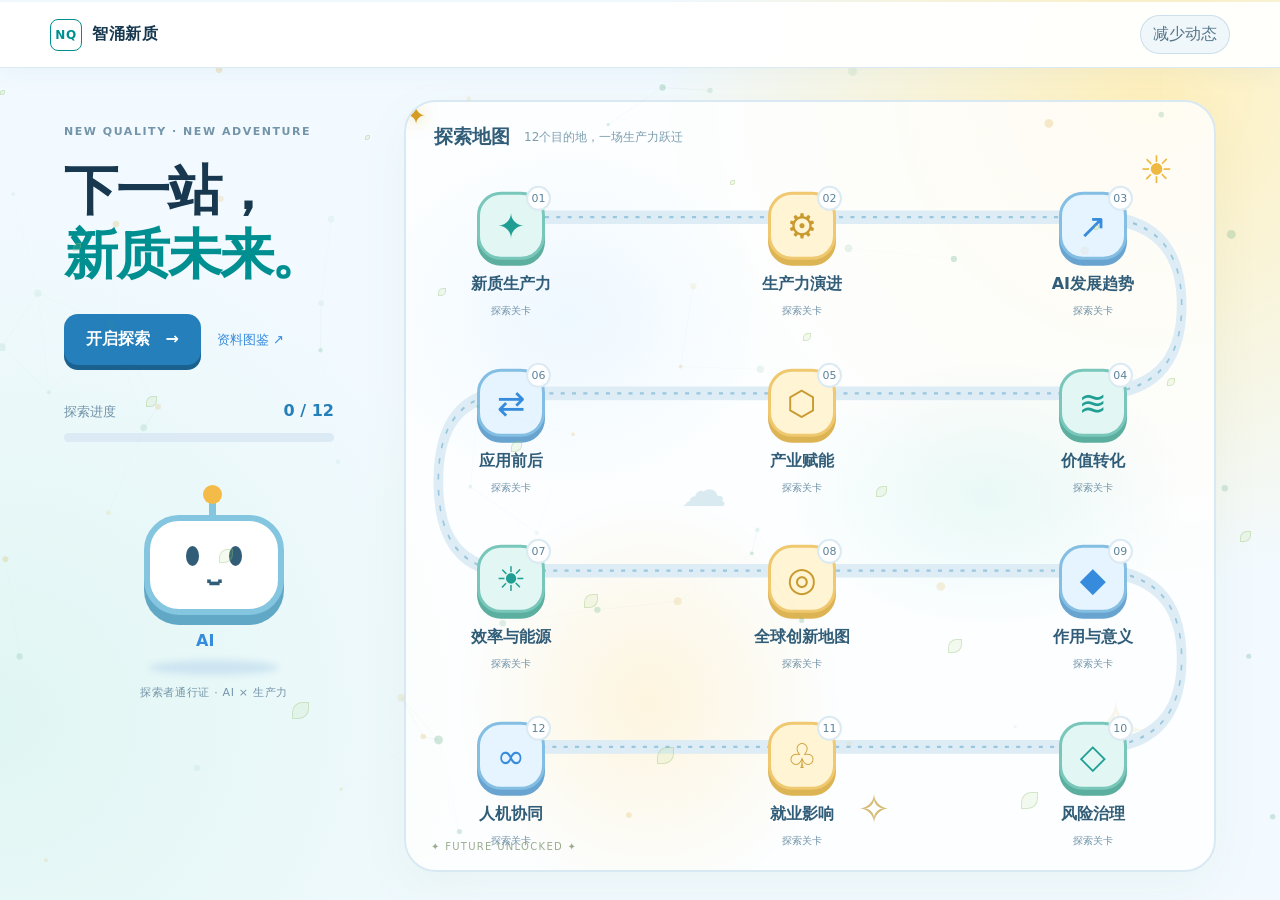
==== index.html @ 7ca202bf "Deploy AI productivity visualization website" ====
<!doctype html>
<html lang="zh-CN">
<head>
  <meta charset="UTF-8" />
  <meta name="viewport" content="width=device-width, initial-scale=1.0" />
  <meta name="description" content="用交互式数据可视化理解人工智能作为新质生产力的作用机制、现实成效与治理边界。" />
  <meta name="theme-color" content="#06101f" />
  <title>探索地图｜智涌新质</title>
  <link rel="icon" type="image/svg+xml" href="data:image/svg+xml,%3Csvg xmlns='http://www.w3.org/2000/svg' viewBox='0 0 64 64'%3E%3Crect width='64' height='64' rx='14' fill='%2306101f'/%3E%3Cpath d='M14 43 26 19l8 14 6-10 10 20' fill='none' stroke='%2359e6d2' stroke-width='5' stroke-linecap='round' stroke-linejoin='round'/%3E%3Ccircle cx='26' cy='19' r='4' fill='%237ca7ff'/%3E%3C/svg%3E" />
  <link rel="stylesheet" href="./styles.css" />
<link rel="stylesheet" href="./sunny-theme.css" /></head>
<body class="hub-page"><div class="scroll-progress"><span id="progressBar"></span></div><header class="topbar"><a class="brand" href="./index.html"> <span class="brand-mark">NQ</span>智涌新质</a><a class="home-link" href="./index.html">← 返回总览</a><button class="motion-toggle" id="motionToggle" type="button">减少动态</button></header><main><section class="quest-home"><div class="quest-intro"><span class="quest-eyebrow">NEW QUALITY · NEW ADVENTURE</span><h1>下一站，<br><em>新质未来。</em></h1><div class="quest-actions"><a id="continueQuest" class="quest-start" href="./definition.html">开启探索 <span>→</span></a><a class="quest-source" href="./sources.html">资料图鉴 ↗</a></div><div class="quest-progress"><span>探索进度</span><b id="questCount">0 / 12</b><div><i id="questFill"></i></div></div><div class="quest-mascot" aria-hidden="true"><div class="bot-antenna"></div><div class="bot-face"><i></i><i></i><b>⌣</b></div><span>AI</span><div class="bot-shadow"></div></div><span class="quest-stamp">探索者通行证 · AI × 生产力</span></div><div class="quest-map"><div class="map-heading"><span>探索地图</span><b>12个目的地，一场生产力跃迁</b></div><svg class="quest-route" viewBox="0 0 1000 680" preserveAspectRatio="none" aria-hidden="true"><path class="route-base" d="M130 102 H850 Q960 102 960 180 Q960 258 850 258 H130 Q40 258 40 336 Q40 415 130 415 H850 Q960 415 960 493 Q960 571 850 571 H130"/><path class="route-dash" d="M130 102 H850 Q960 102 960 180 Q960 258 850 258 H130 Q40 258 40 336 Q40 415 130 415 H850 Q960 415 960 493 Q960 571 850 571 H130"/></svg><span class="map-decoration sun">☀</span><span class="map-decoration cloud">☁</span><span class="map-decoration sparkle">✧</span><a class="quest-node" data-level="definition" href="./definition.html" style="--x:13%;--y:15%"><span class="quest-orb">✦<small>01</small></span><h2>新质生产力</h2><span class="level-state">探索关卡</span></a><a class="quest-node" data-level="evolution" href="./evolution.html" style="--x:49%;--y:15%"><span class="quest-orb">⚙<small>02</small></span><h2>生产力演进</h2><span class="level-state">探索关卡</span></a><a class="quest-node" data-level="adoption" href="./adoption.html" style="--x:85%;--y:15%"><span class="quest-orb">↗<small>03</small></span><h2>AI发展趋势</h2><span class="level-state">探索关卡</span></a><a class="quest-node" data-level="mechanism" href="./mechanism.html" style="--x:85%;--y:38%"><span class="quest-orb">≋<small>04</small></span><h2>价值转化</h2><span class="level-state">探索关卡</span></a><a class="quest-node" data-level="industry" href="./industry.html" style="--x:49%;--y:38%"><span class="quest-orb">⬡<small>05</small></span><h2>产业赋能</h2><span class="level-state">探索关卡</span></a><a class="quest-node" data-level="evidence" href="./evidence.html" style="--x:13%;--y:38%"><span class="quest-orb">⇄<small>06</small></span><h2>应用前后</h2><span class="level-state">探索关卡</span></a><a class="quest-node" data-level="impact" href="./impact.html" style="--x:13%;--y:61%"><span class="quest-orb">☀<small>07</small></span><h2>效率与能源</h2><span class="level-state">探索关卡</span></a><a class="quest-node" data-level="innovation" href="./innovation.html" style="--x:49%;--y:61%"><span class="quest-orb">◎<small>08</small></span><h2>全球创新地图</h2><span class="level-state">探索关卡</span></a><a class="quest-node" data-level="meaning" href="./meaning.html" style="--x:85%;--y:61%"><span class="quest-orb">◆<small>09</small></span><h2>作用与意义</h2><span class="level-state">探索关卡</span></a><a class="quest-node" data-level="governance" href="./governance.html" style="--x:85%;--y:84%"><span class="quest-orb">◇<small>10</small></span><h2>风险治理</h2><span class="level-state">探索关卡</span></a><a class="quest-node" data-level="jobs" href="./jobs.html" style="--x:49%;--y:84%"><span class="quest-orb">♧<small>11</small></span><h2>就业影响</h2><span class="level-state">探索关卡</span></a><a class="quest-node" data-level="future" href="./future.html" style="--x:13%;--y:84%"><span class="quest-orb">∞<small>12</small></span><h2>人机协同</h2><span class="level-state">探索关卡</span></a><span class="map-finish">✦ FUTURE UNLOCKED ✦</span></div></section></main><script src="./app.js"></script><script src="./quest.js"></script><script src="./labs.js"></script><script src="./chart-gallery.js"></script><script src="./motion.js"></script></body></html>
---- styles.css ----
:root {
  --bg: #f5fbff;
  --panel: rgba(255, 255, 255, .88);
  --panel-strong: #ffffff;
  --line: rgba(48, 113, 153, .18);
  --text: #17384e;
  --muted: #56768a;
  --cyan: #008f91;
  --blue: #368bdd;
  --gold: #e69a24;
  --danger: #dc6662;
  --max: 1180px;
  color-scheme: light;
  font-family: Inter, "PingFang SC", "Microsoft YaHei", system-ui, sans-serif;
}

/* Charts and headings only; descriptive prose is excluded from the presentation. */
.hero-lead,.section-heading > p:not(.chapter),.definition-quote,.quality-card p,
.mechanism-insight,.takeaway,.meaning-matrix p,.thesis-band,.method-note,
.job-exposure p:last-child,.finale-content > p:not(.chapter),.chart-title-row em { display:none !important; }
.definition-layout { grid-template-columns:1fr !important; }
.timeline-detail { grid-template-columns:1fr 1fr !important; }
.quality-card h3 { font-size:38px; }

* { box-sizing: border-box; }
.ambient-canvas,.living-scenery { position:fixed;inset:0;width:100%;height:100%;pointer-events:none;z-index:3;overflow:hidden; }
.topbar,main { position:relative;z-index:2; }.topbar{position:fixed}
.living-scenery i { position:absolute;left:var(--left);top:var(--top);width:var(--size);height:var(--size);border:1px solid rgba(139,187,101,.3);background:rgba(178,213,133,.13);border-radius:60% 0 60% 0;animation:leaf-drift var(--duration) var(--delay) ease-in-out infinite; }
.quest-home,.detail-page .section { background-color:transparent!important; }
.quest-map { background:rgba(255,255,255,.72);overflow:hidden; }
.quest-map::before { content:'';position:absolute;inset:0;background:radial-gradient(ellipse at 20% 28%,rgba(202,229,165,.32),transparent 22%),radial-gradient(ellipse at 72% 51%,rgba(184,225,220,.34),transparent 24%),radial-gradient(ellipse at 30% 78%,rgba(255,226,135,.3),transparent 24%);animation:landscape-breathe 9s ease-in-out infinite alternate;pointer-events:none; }
.quest-map::after { content:'✧';position:absolute;right:8%;bottom:12%;font-size:80px;color:rgba(222,188,81,.12);animation:sun-turn 35s linear infinite;pointer-events:none; }
.route-traveler { position:absolute;z-index:2;font-size:24px;color:#d49c23;filter:drop-shadow(0 0 8px #efce69);offset-path:shape(from 13% 15%,hline to 85%,curve to 85% 38% with 108% 15% / 108% 38%,hline to 13%,curve to 13% 61% with -4% 38% / -4% 61%,hline to 85%,curve to 85% 84% with 108% 61% / 108% 84%,hline to 13%);animation:travel-route 26s linear infinite;pointer-events:none; }
.quest-orb { box-shadow:0 7px 0 #c6cfa8,0 14px 24px rgba(75,126,72,.13); }
.quest-node:hover .quest-orb { scale:1.13;rotate:-8deg;transition:scale .25s,rotate .25s; }
.living-panel { position:relative;isolation:isolate; }
.living-panel::before { content:'';position:absolute;inset:0;border-radius:inherit;background:linear-gradient(110deg,transparent 25%,rgba(195,231,169,.13) 45%,transparent 65%);background-size:250% 100%;animation:panel-sweep 10s linear infinite;z-index:-1;pointer-events:none; }
.factory-machines span { box-shadow:0 7px 0 #bbd4a8,0 12px 18px rgba(92,139,65,.12); }
.factory-machines { position:relative;overflow:hidden; }.factory-machines::after{content:'';position:absolute;bottom:0;left:0;width:100%;height:5px;background:repeating-linear-gradient(90deg,#779d60 0 10px,transparent 10px 25px);animation:conveyor-run 2s linear infinite}
.people-grid .lit { box-shadow:0 0 8px rgba(66,165,114,.15); }
.detail-page .ai-core::after { content:'';position:absolute;inset:-18px;border:2px dashed #b4d3a3;border-radius:50%;animation:sun-turn 16s linear infinite;pointer-events:none; }
.lab-bars i { position:relative; }.lab-bars i::after{content:'';position:absolute;inset:0;background:linear-gradient(90deg,transparent,rgba(255,255,255,.5),transparent);width:25%;animation:bar-light 3s linear infinite;pointer-events:none}
.detail-page .risk-grid i { animation:risk-zone 6s ease-in-out infinite; }.detail-page .risk-grid i:nth-child(3n){animation-delay:-2s}
@keyframes leaf-drift{50%{translate:35px -65px;rotate:90deg;opacity:.35}100%{translate:0 0;rotate:180deg}}
@keyframes landscape-breathe{to{scale:1.08;opacity:.7}}
@keyframes travel-route{to{offset-distance:100%}}
@keyframes panel-sweep{to{background-position:-250% 0}}
@keyframes conveyor-run{to{background-position:25px 0}}
@keyframes bar-light{from{left:-30%}to{left:110%}}
@keyframes risk-zone{50%{background:rgba(225,193,125,.09)}}
@media(prefers-reduced-motion:reduce){.ambient-canvas,.living-scenery{display:none}}
/* Motion follows exploration, data flow, and completed actions. */
.route-dash { animation:journey-flow 8s linear infinite; }
.quest-orb { animation:island-breathe 4s ease-in-out infinite; }
.quest-node:nth-of-type(2n) .quest-orb { animation-delay:-1.5s; }
.quest-node:nth-of-type(3n) .quest-orb { animation-delay:-2.6s; }
.quest-node:hover .quest-orb { animation-play-state:paused; }
.quest-orb::after { content:''; position:absolute; inset:-9px; border:1px solid #a4cfab; border-radius:30px; opacity:0; animation:explore-ring 4s ease-out infinite; pointer-events:none; }
.map-decoration.cloud { animation:cloud-sail 14s ease-in-out infinite alternate; }
.map-decoration.sun { animation:sun-turn 30s linear infinite; }
.map-decoration.sparkle { animation:star-twinkle 3s ease-in-out infinite; }
.quest-start { position:relative; overflow:hidden; }
.quest-start::after { content:''; position:absolute; top:-50%; left:-70%; width:35%; height:200%; background:linear-gradient(90deg,transparent,rgba(255,255,255,.2),transparent); transform:rotate(25deg); animation:button-glint 6s ease-in-out infinite; pointer-events:none; }
.next-level-button i { animation:arrow-nudge 2s ease-in-out infinite; }
.detail-page .network-rings { animation:network-turn 45s linear infinite; }
.detail-page .node.active { animation:active-node 3s ease-in-out infinite; }
.line-chart svg path[stroke="url(#lineG)"] { stroke-dasharray:1800; animation:chart-draw 2s ease-out both; }
.line-chart .chart-point { animation:chart-point-pulse 3s ease-in-out infinite; }
.line-chart .chart-point:nth-of-type(2n) { animation-delay:-1.5s; }
.comparison-bars i::before,.investment-bars i::before,.h-bars i::before { transform-origin:left; animation:bar-reveal 1.1s ease-out both; }
.energy-compare i { transform-origin:bottom; animation:bar-reveal 1.3s ease-out both; }
.map-bubble { animation:bubble-breathe 4s ease-in-out infinite; }
.radar-shape { animation:radar-breathe 3.5s ease-in-out infinite; }
.lab-bars b { background-size:200% 100%; animation:lab-current 5s linear infinite; }
.value-chain b,.process-track i { animation:arrow-nudge 2s ease-in-out infinite; }
.value-chain b:nth-of-type(2),.process-track i:nth-of-type(2) { animation-delay:.4s; }
.value-chain b:nth-of-type(3),.process-track i:nth-of-type(3) { animation-delay:.8s; }
.engine-ring { position:relative; }
.engine-ring::after { content:''; position:absolute; inset:-22px; border:2px dashed #b9cf9a; border-radius:50%; animation:sun-turn 25s linear infinite; pointer-events:none; }
.people-grid .lit { animation:tile-light .5s ease-out both; }
.lab-stat strong { animation:number-arrive .35s ease-out both; }
.earned-badge { box-shadow:0 0 0 0 rgba(240,200,94,.5); animation:badge-celebrate 1.3s ease-out; }
.match-board label.correct { animation:match-success .5s ease-out; }
.motion-sparks { position:fixed; inset:0; pointer-events:none; z-index:150; overflow:hidden; }
.motion-sparks i { position:absolute; left:var(--x); top:45%; width:9px;height:15px;background:var(--color);border-radius:3px;animation:confetti-fall 1.5s var(--delay) ease-out both; }
.tap-wave { position:fixed; width:22px;height:22px;border:2px solid #80bd92;border-radius:50%;pointer-events:none;z-index:140;animation:tap-spread .6s ease-out forwards; }
.lab-chip,.challenge-options button,.skill-choices button { transition:transform .2s,background .2s,box-shadow .2s; }
.lab-chip:hover,.challenge-options button:hover,.skill-choices button:hover { transform:translateY(-3px); }
@keyframes journey-flow { to { stroke-dashoffset:-224; } }
@keyframes island-breathe { 50% { translate:0 -4px; } }
@keyframes explore-ring { 0%,35%{opacity:0;scale:.95}45%{opacity:.4}100%{opacity:0;scale:1.2} }
@keyframes cloud-sail { to { translate:30px 4px; } }
@keyframes sun-turn { to { rotate:360deg; } }
@keyframes star-twinkle { 50% { opacity:.45;scale:.85; } }
@keyframes button-glint { 0%,65%{left:-70%}100%{left:150%} }
@keyframes arrow-nudge { 50% { translate:5px 0; } }
@keyframes network-turn { to { transform:translate(-50%,-50%) rotate(360deg); } }
@keyframes active-node { 50% { box-shadow:0 5px 0 #a3d4b8,0 0 22px rgba(66,162,119,.18); } }
@keyframes chart-draw { from { stroke-dashoffset:1800; } to { stroke-dashoffset:0; } }
@keyframes chart-point-pulse { 50% { opacity:.7; } }
@keyframes bar-reveal { from { scale:.1 1;opacity:.3; } to { scale:1 1;opacity:1; } }
@keyframes bubble-breathe { 50% { stroke-width:3;fill:rgba(0,143,145,.36); } }
@keyframes radar-breathe { 50% { fill:rgba(89,230,210,.35); } }
@keyframes lab-current { to { background-position:200% 0; } }
@keyframes tile-light { from { scale:.6;opacity:.3; } to { scale:1;opacity:1; } }
@keyframes number-arrive { from { translate:0 8px;opacity:.4; } to { translate:0 0;opacity:1; } }
@keyframes badge-celebrate { 40% { transform:scale(1.08);box-shadow:0 0 0 12px rgba(240,200,94,0); } }
@keyframes match-success { 50% { translate:5px 0; } }
@keyframes confetti-fall { from { opacity:1;transform:translateY(-60px) rotate(0); } to { opacity:0;transform:translate(var(--drift),55vh) rotate(540deg); } }
@keyframes tap-spread { to { scale:3;opacity:0; } }
@media(prefers-reduced-motion:reduce){*,*::before,*::after{animation:none!important;transition:none!important}.motion-sparks,.tap-wave{display:none}}
.lab-entry { justify-self:start; margin-top:24px; padding:12px 20px; background:#fff4cc; color:#91732b; border:2px solid #e8d79c; border-radius:14px; font-weight:700; font-size:14px; }
.level-lab { scroll-margin-top:68px; }
/* Interactive play spaces extend each destination without compressing charts. */
.detail-page { --cyan:#21825d; --blue:#5398bd; }
html:has(.level-lab) { scroll-snap-type:none; }
.detail-page .section:has(+ .level-lab) { height:auto !important; min-height:calc(100svh - 68px) !important; overflow:visible !important; padding-top:80px !important; padding-bottom:38px !important; }
.level-lab { padding:42px max(24px,calc((100vw - 1180px)/2)) 125px; background:radial-gradient(circle at 100% 30%,#fff3cc,transparent 35%),#edf6e8; border-top:2px dashed #d6e4c9; }
.lab-head span { color:#759168; font-size:12px; letter-spacing:.12em; font-weight:700; }
.lab-head h2 { font-size:36px; color:#294d38; margin:10px 0 25px; }
.lab-experience { display:grid; grid-template-columns:300px 1fr; gap:30px; background:#fffdf6; border:2px solid #dfe8d5; border-radius:28px; padding:32px; min-height:340px; box-shadow:0 8px 0 rgba(173,198,145,.12); }
.lab-controls { display:grid; align-content:start; gap:24px; }
.lab-slider { display:grid; grid-template-columns:1fr auto; gap:14px; font-size:15px; font-weight:700; color:#4c7055; }
.lab-slider output { color:#21825d; background:#e5f2df; border-radius:7px; padding:2px 8px; }
.lab-slider input { grid-column:1 / 3; width:100%; accent-color:#399a72; cursor:pointer; }
.sim-label { font-size:11px; color:#8a9a7b; }
.lab-visual { display:grid; align-content:center; gap:24px; }
.lab-bars { display:grid; gap:17px; width:100%; }
.lab-bars>div { display:grid; grid-template-columns:100px 1fr 70px; gap:15px; align-items:center; }
.lab-bars span { font-size:14px; color:#627b55; }
.lab-bars i { height:18px; border-radius:9px; background:#ecf1e5; overflow:hidden; }
.lab-bars b { display:block; height:100%; background:linear-gradient(90deg,#90c5a2,#329e77); border-radius:inherit; transition:width .2s; }
.lab-bars strong { color:#2c7553; text-align:right; }
.engine-ring { width:170px; height:170px; margin:auto; display:grid; place-content:center; text-align:center; border:15px solid #b9dbad; border-top-color:#f2c457; border-radius:50%; background:#fafff4; box-shadow:0 0 0 10px #eff6e8; }
.engine-ring b { font-size:50px; color:#2d704c; }.engine-ring span{font-size:12px;color:#769366}
.factory-scene { display:grid; gap:14px; text-align:center; align-content:center; }
.factory-scene h3 { font-size:26px; margin:0; }.factory-scene>b{color:#398262}
.factory-machines { display:flex; justify-content:center; gap:15px; border-bottom:8px solid #bfd6b1; padding-bottom:20px; }
.factory-machines span { display:grid; place-items:center; width:64px;height:70px;background:#e6f2dc;border:2px solid #aeca99;border-radius:15px;color:#639452;font-size:33px;animation:factory-bob 2s var(--delay) infinite; }
.era-labels { font-size:13px; color:#7b9169; line-height:1.8; }
.adoption-observer { display:grid; grid-template-columns:1fr 140px; gap:30px;align-items:center; }.people-grid{display:grid;grid-template-columns:repeat(10,1fr);gap:7px;max-width:340px}.people-grid i{aspect-ratio:1;border-radius:6px;background:#e6eddd;transition:background .2s}.people-grid i.lit{background:#60b08a}
.lab-stat { padding:18px; background:#edf5e5; border:1px solid #d8e5cb; border-radius:18px; }.lab-stat span{display:block;color:#769064;font-size:12px}.lab-stat strong{display:block;font-size:34px;color:#2b6949;margin-top:9px}.lab-stat-grid{display:grid;grid-template-columns:repeat(auto-fit,minmax(120px,1fr));gap:14px}
.value-chain,.process-track { display:flex; gap:13px; align-items:center; justify-content:center; flex-wrap:wrap; }.value-chain span,.process-track span{padding:15px 18px;border-radius:16px;background:#edf6e5;border:2px solid #d2e5c1;font-weight:700;color:#537843}.value-chain b,.process-track i{color:#94ad81;font-style:normal}.process-track span{font-size:13px;padding:12px}
.lab-tabs { display:flex;flex-wrap:wrap;gap:9px; }.lab-chip,.skill-choices button { padding:10px 15px; border:2px solid #d8e4cd; border-radius:14px; background:#fffef8; color:#637c52; cursor:pointer; }.lab-chip.active,.skill-choices button.selected{background:#2e805b;border-color:#2e805b;color:#fff;box-shadow:0 3px 0 #1d5d3f}
.match-board { grid-column:1 / -1; display:grid;gap:15px; }.match-board label{display:grid;grid-template-columns:1fr 1fr 30px;gap:18px;align-items:center;padding:15px 20px;background:#f5f8ed;border:2px solid #e0e8d5;border-radius:16px}.match-board strong{color:#507443}.match-board select{font:inherit;padding:11px;background:#fff;border:1px solid #cadbbb;border-radius:10px;color:#55714a;min-width:0;cursor:pointer}.match-mark{font-size:24px;color:#a7b89a}.match-board label.correct{border-color:#79b68c;background:#edf8e9}.correct .match-mark{color:#30915b}.match-meter{grid-column:1 / -1;text-align:center;color:#65884f;font-weight:700}
.balance-flag { padding:13px 20px; background:#fff3ce; border-radius:14px; color:#9b792d; text-align:center; font-size:14px; }
.task-lanes{display:grid;grid-template-columns:1fr 1fr;gap:20px}.task-lanes>div{background:#eef5e7;padding:20px;border-radius:20px}.task-lanes h3{font-size:17px;color:#588349;margin:0 0 15px}.task-lanes span{display:block;background:#fff;padding:12px;border-radius:11px;margin:8px 0;color:#527346;font-size:14px}.skill-choices{display:flex;flex-wrap:wrap;gap:9px;align-items:center}.skill-choices>span{font-size:13px;color:#7c9569}.skill-choices button{font-size:12px}#skillCount{font-size:13px;color:#7c9569}
.challenge{margin-top:30px;padding:28px 32px;border:2px solid #e0d4a4;border-radius:25px;background:#fff7df;}.challenge>div>span{font-size:12px;color:#a38b46}.challenge h3{font-size:23px;color:#6b5b30;margin:9px 0 20px}.challenge-options{display:flex;gap:12px;flex-wrap:wrap}.challenge-options button{font:inherit;padding:13px 19px;background:#fffdf6;border:2px solid #e4d9b5;border-radius:13px;cursor:pointer;color:#7f7047}.challenge-options button.right{border-color:#57a873;background:#e4f4df;color:#34814a}.challenge-options button.wrong{border-color:#d78a66;background:#fff0e5}#challengeFeedback{margin-top:20px;font-size:13px;color:#a58a46}.earned-badge{display:inline-block;padding:12px 20px;border-radius:20px;background:#f0c85e;color:#705112;font-weight:800;animation:badge-pop .4s}
@keyframes factory-bob{50%{transform:translateY(-5px)}}@keyframes badge-pop{50%{transform:scale(1.08)}}
@media(max-width:800px){.lab-experience{grid-template-columns:1fr;padding:22px}.lab-controls{gap:20px}.adoption-observer{grid-template-columns:1fr 120px}.lab-head h2{font-size:29px}.match-board label{grid-template-columns:1fr;gap:10px}.match-mark{display:none}.challenge{padding:22px}.challenge h3{font-size:20px}.lab-bars>div{grid-template-columns:85px 1fr 55px}.task-lanes{gap:10px}.task-lanes>div{padding:14px}}
.next-level-button { position:fixed; z-index:95; right:28px; bottom:24px; display:grid; grid-template-columns:1fr 30px; gap:3px 18px; min-width:190px; padding:14px 22px; border:2px solid #174d3b; border-radius:18px; background:#174d3b; color:#fff; box-shadow:0 5px 0 #0c3527,0 12px 28px rgba(23,77,59,.18); transition:transform .2s; }
.next-level-button span { font-size:11px; color:#bde6cf; }
.next-level-button b { grid-column:1; font-size:16px; }
.next-level-button i { grid-column:2; grid-row:1 / 3; align-self:center; font-size:26px; font-style:normal; }
.next-level-button:hover { transform:translateY(-4px); background:#21654c; }
@media(max-width:560px){.next-level-button{right:16px;bottom:16px;min-width:170px;padding:11px 16px}.detail-page main{padding-bottom:95px}}
.detail-page { background:#f8fcf4; color:#345540; }
.detail-page .topbar { background:rgba(248,252,244,.94); border-color:#dde8d7; }
.detail-page .brand-mark { color:#21825d; border-color:#81bd9b; border-radius:12px; }
.detail-page .home-link { color:#38634c; }
.detail-page .section { background:radial-gradient(circle at 90% 5%,#fff0bf,transparent 35%),radial-gradient(circle at 5% 85%,#dff4e4,transparent 35%),#f8fcf4 !important; border:0; }
.detail-page .section-heading h2,.detail-page .finale-content h2 { color:#284c38; font-weight:800; }
.detail-page .chapter { color:#6e9676; letter-spacing:.1em; }
.detail-page .chart-panel,.detail-page .sankey-shell,.detail-page .before-after,.detail-page .evidence-card,.detail-page .world-map-card,.detail-page .investment-card,.detail-page .industry-detail,.detail-page .risk-detail,.detail-page .job-exposure,.detail-page .timeline-detail { border:2px solid #e1eadb; border-radius:28px; background:rgba(255,255,255,.85); box-shadow:0 12px 35px rgba(78,115,66,.06); }
.detail-page .quality-card { border:2px solid #e1eadb; border-radius:25px; background:#fffdf3; box-shadow:0 6px 0 #e7ebdb; }
.detail-page .node { border:2px solid #b9d9ae; border-radius:22px; background:#f2faeb; color:#345540; box-shadow:0 5px 0 #c9ddbd; }
.detail-page .node.active,.detail-page .node:hover { border-color:#42a277; background:#e0f4e8; }
.detail-page .ai-core { border:3px solid #81cbb3; background:#fffdf3; border-radius:38px; color:#21825d; }
.detail-page .ai-core strong { color:#21825d; }
.detail-page .compare-tabs button { border:2px solid #dce7d5; background:#fffdf5; color:#637b56; }
.detail-page .compare-tabs button.active { background:#174d3b; color:#fff; border-color:#174d3b; box-shadow:0 3px 0 #0c3527; }
.detail-page .compare-insight { border-color:#82bd96; border-radius:20px; background:#eff8eb; }
.detail-page .meaning-matrix { border:2px solid #e1eadb; border-radius:28px; overflow:hidden; background:#fffdf5; }
.detail-page .meaning-matrix article { border-color:#e1eadb; }
.detail-page .meaning-matrix h3 { color:#21825d; }
.detail-page .risk-matrix button { border:2px solid #ecc295; background:#fff5df; color:#91642b; box-shadow:0 3px 0 #ead6b6; }
.detail-page .risk-matrix button.active { background:#f3ba57; color:#634419; }
.detail-page .data-stamp { border-color:#e1eadb; background:#f7faef; color:#7b916d; }
.detail-page .explore { border-radius:14px; background:#174d3b; color:#fff; border:0; box-shadow:0 5px 0 #0c3527; }
.level-trail { position:absolute; top:20px; left:max(24px,calc((100vw - 1180px)/2)); right:max(24px,calc((100vw - 1180px)/2)); display:flex; align-items:center; justify-content:space-between; gap:16px; color:#6e8670; font-size:13px; }
.level-trail>span { background:#edf3df; border:1px solid #dce7ce; padding:7px 16px; border-radius:999px; font-weight:700; }
.level-trail a { color:#37694c; font-weight:700; }
.detail-page .section-heading { padding-top:30px; }
@media(max-width:900px){.level-trail{top:78px;left:24px;right:24px}.detail-page .section-heading{padding-top:45px}}
.quest-home { min-height:100svh; padding:100px 5vw 28px; display:grid; grid-template-columns:300px 1fr; gap:40px; background:radial-gradient(circle at 5% 70%,#d4f6e4,transparent 35%),radial-gradient(circle at 80% 0,#fff0b8,transparent 40%),#f8fcf4; }
.quest-intro { padding-top:20px; }
.quest-eyebrow { font-size:11px; font-weight:800; letter-spacing:.14em; color:#699780; }
.quest-intro h1 { font-size:54px; line-height:1.18; letter-spacing:-.04em; margin:20px 0 28px; }
.quest-intro h1 em { font-style:normal; color:#169b79; }
.quest-actions { display:flex; align-items:center; gap:16px; }
.quest-start { background:#174d3b; color:#fff; padding:15px 22px; border-radius:14px; font-weight:700; box-shadow:0 6px 0 #0c3527; }
.quest-start:hover { transform:translateY(-3px); }
.quest-start span { margin-left:10px; }
.quest-source { color:#657e6c; font-size:13px; }
.quest-progress { margin-top:36px; max-width:270px; }
.quest-progress>span { font-size:13px; color:#638474; }
.quest-progress>b { float:right; color:#174d3b; }
.quest-progress>div { margin-top:12px; height:9px; border-radius:10px; background:#d9e9dd; overflow:hidden; }
.quest-progress i { display:block; height:100%; background:#f5bb48; border-radius:inherit; }
.quest-mascot { position:relative; width:150px; height:170px; margin:48px auto 25px; animation:bot-float 4s ease-in-out infinite; }
.bot-face { position:absolute; top:25px; left:5px; width:140px; height:100px; background:#fff; border:6px solid #81cbb3; border-radius:35px; box-shadow:0 10px 0 #5ca88f; display:flex; justify-content:center; gap:30px; padding-top:25px; }
.bot-face i { width:13px; height:20px; background:#234b41; border-radius:50%; }.bot-face b{position:absolute;top:41px;font-size:35px;color:#234b41}.bot-antenna{position:absolute;left:70px;top:0;width:7px;height:32px;background:#81cbb3}.bot-antenna:before{content:'';position:absolute;top:-5px;left:-6px;width:19px;height:19px;border-radius:50%;background:#f5bb48}.quest-mascot>span{position:absolute;left:57px;top:141px;color:#429475;font-weight:900}.bot-shadow{position:absolute;bottom:-15px;left:10px;width:130px;height:15px;border-radius:50%;background:#bddfcc;filter:blur(3px)}
.quest-stamp { display:block; text-align:center; font-size:11px; color:#7b9888; letter-spacing:.06em; }
.quest-map { position:relative; min-height:650px; background:rgba(255,255,255,.65); border:2px solid #e1eadb; border-radius:32px; box-shadow:0 15px 50px rgba(78,115,66,.06); }
.map-heading { position:absolute;top:22px;left:28px;z-index:2;display:flex;gap:14px;align-items:center; }.map-heading>span{color:#1c674e;font-weight:800;font-size:19px}.map-heading>b{font-size:12px;color:#91a48a;font-weight:500}
.quest-route{position:absolute;width:100%;height:100%;inset:0}.route-base{fill:none;stroke:#e1ead4;stroke-width:12;stroke-linecap:round}.route-dash{fill:none;stroke:#b8cc9e;stroke-width:2;stroke-dasharray:5 9}
.quest-node{position:absolute;left:var(--x);top:var(--y);transform:translate(-50%,-20%);width:150px;text-align:center;z-index:3}.quest-orb{position:relative;display:grid;place-items:center;width:68px;height:68px;margin:auto;background:#fff9dc;border:3px solid #edc55d;border-radius:24px;color:#b08118;font-size:34px;box-shadow:0 6px 0 #dcb048;transition:transform .2s}.quest-node:nth-of-type(3n) .quest-orb{background:#e4f4ff;border-color:#80bcdb;color:#3986b0;box-shadow:0 6px 0 #6fa4bd}.quest-node:nth-of-type(3n+1) .quest-orb{background:#e9f7eb;border-color:#9dc995;color:#579052;box-shadow:0 6px 0 #82ad79}.quest-orb small{position:absolute;right:-9px;top:-9px;background:#fff;border:2px solid #e1e8d8;border-radius:50%;font-size:11px;width:25px;height:25px;display:grid;place-items:center;color:#526950}.quest-node h2{font-size:16px;margin:14px 0 4px;color:#345540}.level-state{font-size:10px;color:#95a78d}.quest-node:hover .quest-orb{transform:translateY(-6px) rotate(-5deg)}.quest-node.explored .quest-orb{border-color:#3aa37b;background:#d5f3e3;color:#21825d;box-shadow:0 6px 0 #2f946d}.quest-node.explored .level-state{color:#21825d}.map-decoration{position:absolute;pointer-events:none}.sun{right:5%;top:6%;font-size:38px;color:#efb841}.cloud{left:34%;top:47%;font-size:46px;color:#d9eaf0}.sparkle{right:40%;bottom:5%;font-size:40px;color:#d5bb74}.map-finish{position:absolute;bottom:18px;left:25px;color:#9bac8e;font-size:10px;letter-spacing:.13em}
@keyframes bot-float{50%{transform:translateY(-9px) rotate(3deg)}}
@media(max-width:1050px){.quest-home{grid-template-columns:230px 1fr;gap:20px;padding-left:25px;padding-right:25px}.quest-intro h1{font-size:43px}.quest-node{width:120px}.quest-node h2{font-size:14px}.quest-source{display:none}}
@media(max-width:760px){.quest-home{grid-template-columns:1fr;padding:90px 16px 25px}.quest-intro{position:relative;padding:0 10px}.quest-intro h1{font-size:38px}.quest-mascot{position:absolute;right:10px;top:20px;transform:scale(.65);margin:0;animation:none}.quest-progress{max-width:250px;margin-top:24px}.quest-stamp{display:none}.quest-map{min-height:750px}.map-heading>b{display:none}.quest-node{width:95px}.quest-orb{width:56px;height:56px;font-size:27px;border-radius:20px}.quest-node h2{font-size:12px}.quest-actions{position:relative;z-index:3}}
.home-link { margin-left:auto; color:var(--blue); font-weight:700; }
.hub-page .home-link { display:none; }
.hub-page .motion-toggle { margin-left:auto; }
.hub { padding:100px max(24px,calc((100vw - 1180px)/2)) 40px; min-height:100svh; background:radial-gradient(circle at 85% 10%,#fff1be,transparent 35%),#f0faff; }
.hub-title span { color:var(--cyan); font-weight:700; letter-spacing:.12em; }
.hub-title h1 { font-size:56px; margin:12px 0 28px; }
.hub-grid { display:grid; grid-template-columns:repeat(4,1fr); gap:16px; }
.hub-card { position:relative; padding:22px; border:1px solid var(--line); border-radius:18px; background:rgba(255,255,255,.9); box-shadow:0 6px 22px rgba(42,108,146,.05); transition:transform .2s,box-shadow .2s; }
.hub-card:hover { transform:translateY(-5px); box-shadow:0 12px 28px rgba(42,108,146,.15); }
.hub-card span { color:var(--blue); font-size:14px; }
.hub-card h2 { font-size:23px; margin:18px 0 8px; }
.hub-card b { position:absolute; right:22px; top:20px; color:var(--cyan); }
.detail-page .section { min-height:100svh; }
@media(max-width:900px){.hub-grid{grid-template-columns:repeat(2,1fr)}}
@media(max-width:560px){.hub-grid{grid-template-columns:1fr 1fr;gap:10px}.hub-card{padding:16px}.hub-card h2{font-size:18px}.hub-title h1{font-size:44px}}
html { scroll-behavior: smooth; background: var(--bg); overflow-x:hidden; }
body { margin: 0; color: var(--text); background: var(--bg); overflow-x: hidden; }
a { color: inherit; text-decoration: none; }
button { font: inherit; }

.scroll-progress { position: fixed; inset: 0 0 auto; z-index: 100; height: 2px; background: rgba(255,255,255,.06); }
.scroll-progress span { display: block; width: 0; height: 100%; background: linear-gradient(90deg, var(--blue), var(--cyan)); }
.topbar { position: fixed; z-index: 90; inset: 2px 0 auto; height: 66px; display: flex; align-items: center; gap: 36px; padding: 0 max(24px, calc((100vw - var(--max))/2)); background: rgba(6,16,31,.76); border-bottom: 1px solid var(--line); backdrop-filter: blur(18px); }
.brand { display: inline-flex; align-items: center; gap: 10px; font-weight: 700; letter-spacing: .04em; white-space: nowrap; }
.brand-mark { display:grid; place-items:center; width: 32px; height: 32px; border: 1px solid var(--cyan); color: var(--cyan); border-radius: 8px; font-size: 12px; }
nav { display: flex; gap: 24px; margin-left: auto; }
nav a { color: var(--muted); font-size: 14px; transition: color .2s; }
nav a:hover, nav a.active { color: var(--cyan); }
.motion-toggle { border: 1px solid var(--line); border-radius: 999px; background: rgba(255,255,255,.04); color: var(--muted); padding: 8px 12px; cursor: pointer; }

.section { position: relative; min-height: 100vh; padding: 120px max(24px, calc((100vw - var(--max))/2)); }
.hero { display: grid; align-content: center; overflow: hidden; padding-top: 140px; }
#networkCanvas, .hero-grid { position: absolute; inset: 0; width: 100%; height: 100%; }
#networkCanvas { opacity: .72; }
.hero-grid { pointer-events:none; background-image: linear-gradient(rgba(124,167,255,.06) 1px, transparent 1px), linear-gradient(90deg, rgba(124,167,255,.06) 1px, transparent 1px); background-size: 64px 64px; mask-image: linear-gradient(to bottom, black, transparent 82%); }
.hero-content { position: relative; z-index: 2; width: min(780px, 100%); }
.eyebrow, .chapter { color: var(--cyan); font-size: 13px; font-weight: 700; letter-spacing: .18em; text-transform: uppercase; }
h1 { margin: 18px 0 26px; font-size: clamp(54px, 8vw, 108px); line-height: .98; letter-spacing: -.065em; font-weight: 760; }
h1 span { color: transparent; -webkit-text-stroke: 1.5px var(--blue); text-shadow: 0 0 40px rgba(124,167,255,.2); }
.hero-lead { max-width: 700px; margin: 0 0 30px; color: #c5d6e4; font-size: clamp(18px, 2vw, 22px); line-height: 1.8; }
.explore { display: inline-flex; align-items: center; min-height: 46px; padding: 0 20px; border: 1px solid var(--cyan); color: var(--cyan); border-radius: 4px; font-weight: 700; }
.explore:hover { background: var(--cyan); color: #05221f; }
.hero-metrics { position: relative; z-index: 2; display: grid; grid-template-columns: repeat(4, 1fr); gap: 1px; margin-top: 72px; background: var(--line); border: 1px solid var(--line); }
.metric { min-height: 142px; padding: 22px; background: rgba(6,16,31,.78); }
.metric b { font-size: 42px; color: var(--text); letter-spacing: -.04em; }
.metric > span { color: var(--cyan); margin-left: 4px; font-weight: 700; }
.metric p { margin: 10px 0 0; color: var(--muted); font-size: 14px; line-height: 1.55; }
.scroll-cue { position: absolute; right: 32px; bottom: 30px; display: flex; align-items:center; gap:10px; color: var(--muted); font-size: 12px; writing-mode: vertical-rl; }
.scroll-cue span { width: 1px; height: 42px; background: linear-gradient(var(--cyan), transparent); animation: pulse 1.8s infinite; }

.section-heading { max-width: 760px; margin-bottom: 56px; }
.section-heading.compact { margin-bottom: 28px; }
.section-heading h2 { margin: 14px 0 18px; font-size: clamp(38px, 5vw, 68px); line-height: 1.08; letter-spacing: -.045em; }
.section-heading > p:last-child { color: var(--muted); font-size: 18px; line-height: 1.8; }
.definition-section { background: radial-gradient(circle at 90% 20%, rgba(89,230,210,.08), transparent 34%), #071323; }
.definition-layout { display: grid; grid-template-columns: .85fr 1.5fr; gap: 64px; align-items: stretch; }
.definition-quote { margin:0; padding: 34px; border-left: 3px solid var(--cyan); background: linear-gradient(135deg, rgba(89,230,210,.10), rgba(124,167,255,.04)); }
.definition-quote p { margin:0; font-size: clamp(24px, 3vw, 38px); line-height: 1.45; }
.definition-quote cite { display:block; margin-top: 28px; color: var(--muted); font-style:normal; font-size:14px; }
.quality-triad { display:grid; grid-template-columns:repeat(3, 1fr); gap: 14px; }
.quality-card { padding: 28px; border:1px solid var(--line); background: var(--panel); border-radius: 14px; }
.quality-card span { color: var(--blue); font-weight:700; }
.quality-card h3 { margin: 42px 0 14px; font-size: 24px; }
.quality-card p { margin:0; color: var(--muted); line-height:1.75; }

.evolution-section { background: #06101f; }
.timeline { display:grid; grid-template-columns: repeat(4, 1fr); border-top: 1px solid var(--line); }
.timeline button { position:relative; min-height:120px; padding:30px 18px; border:0; border-right:1px solid var(--line); background:transparent; color:var(--muted); text-align:left; cursor:pointer; }
.timeline button::before { content:""; position:absolute; top:-6px; left:18px; width:11px; height:11px; border-radius:50%; background:#1d3c58; box-shadow:0 0 0 5px var(--bg); }
.timeline button.active { color:var(--text); background:linear-gradient(to bottom, rgba(89,230,210,.08), transparent); }
.timeline button.active::before { background:var(--cyan); box-shadow:0 0 0 5px var(--bg), 0 0 18px var(--cyan); }
.timeline button b, .timeline button span { display:block; }
.timeline button b { font-size:24px; margin-top:8px; }
.timeline-detail { display:grid; grid-template-columns:.6fr 1fr 1fr; gap:24px; padding:30px; border:1px solid var(--line); background:var(--panel); }
.timeline-detail strong { color:var(--cyan); font-size:14px; }
.timeline-detail h3 { font-size:32px; margin:8px 0 0; }
.timeline-detail p { color:var(--muted); line-height:1.7; margin:0; }

.preview-evidence { min-height:auto; background:linear-gradient(180deg, #071323, #06101f); }
.chart-panel { padding:30px; border:1px solid var(--line); border-radius:16px; background:var(--panel); }
.chart-meta { display:flex; justify-content:space-between; color:var(--muted); }
.chart-meta b { color:var(--cyan); }
.line-chart { min-height:340px; margin-top:16px; }
.line-chart svg { width:100%; height:340px; overflow:visible; }
.source-note { margin:12px 0 0; color:#7890a3; font-size:13px; }
.mechanism-section { background: radial-gradient(circle at 50% 45%, rgba(124,167,255,.09), transparent 34%), #071323; }
.sankey-shell { min-width:0; max-width:100%; padding:28px; border:1px solid var(--line); border-radius:16px; background:linear-gradient(145deg,rgba(12,34,56,.94),rgba(6,19,34,.94)); overflow:hidden; }
.chart-title-row { display:flex; justify-content:space-between; gap:24px; align-items:flex-start; }
.chart-title-row span,.chart-title-row b { display:block; }
.chart-title-row span { color:var(--cyan); font-size:12px; letter-spacing:.13em; text-transform:uppercase; }
.chart-title-row b { margin-top:7px; font-size:22px; }
.chart-title-row em { color:var(--muted); font-style:normal; font-size:12px; }
.sankey-chart { min-width:0; max-width:100%; min-height:520px; margin-top:18px; overflow:hidden; }
.sankey-chart svg { width:100%; height:520px; overflow:visible; }
.sankey-link { fill:none; mix-blend-mode:screen; opacity:.34; transition:opacity .2s, stroke-width .2s; }
.sankey-link:hover,.sankey-link.focus { opacity:.9; }
.sankey-node rect { stroke:rgba(255,255,255,.24); stroke-width:1; cursor:pointer; transition:filter .2s,stroke .2s; }
.sankey-node:hover rect,.sankey-node.focus rect { stroke:white; filter:drop-shadow(0 0 8px rgba(89,230,210,.55)); }
.sankey-node text { fill:#dceaf3; font-size:12px; pointer-events:none; }
.sankey-col-label { fill:#7890a3; font-size:11px; letter-spacing:.12em; }
.flow-map { display:grid; grid-template-columns:1fr .55fr 1.15fr .55fr 1fr; align-items:center; gap:18px; }
.flow-column { display:grid; gap:10px; }
.flow-column > p { margin:0 0 8px; color:var(--muted); font-size:13px; letter-spacing:.12em; }
.flow-column button { border:1px solid var(--line); border-radius:10px; background:var(--panel); color:var(--text); min-height:54px; padding:0 18px; text-align:left; cursor:pointer; transition:.2s; }
.flow-column button:hover, .flow-column button.active { border-color:var(--cyan); color:var(--cyan); transform:translateX(4px); }
.flow-column.output button:hover, .flow-column.output button.active { transform:translateX(-4px); }
.flow-bridge { display:grid; gap:8px; align-items:center; color:#6d8ba2; font-size:11px; text-align:center; }
.flow-bridge span { height:1px; background:linear-gradient(90deg, transparent, var(--cyan), transparent); position:relative; overflow:hidden; }
.flow-bridge span::after { content:""; position:absolute; width:40%; height:100%; left:-40%; background:white; animation:flow 2.6s linear infinite; }
.flow-bridge em { font-style:normal; }
.flow-core { display:grid; place-items:center; min-height:240px; padding:28px; text-align:center; border:1px solid rgba(89,230,210,.45); border-radius:50%; background:radial-gradient(circle, rgba(89,230,210,.14), rgba(6,16,31,.88) 67%); box-shadow:0 0 70px rgba(89,230,210,.09), inset 0 0 35px rgba(89,230,210,.08); }
.flow-core small { color:var(--muted); }
.flow-core strong { display:block; font-size:42px; margin:8px 0; }
.flow-core p { margin:0; color:var(--cyan); font-size:14px; }
.mechanism-insight { display:flex; align-items:center; gap:28px; margin:36px 0 26px; padding:20px 24px; border-left:2px solid var(--cyan); background:rgba(89,230,210,.05); }
.mechanism-insight span { color:var(--cyan); font-weight:800; white-space:nowrap; }
.mechanism-insight p { margin:0; color:#c2d3df; line-height:1.7; }
.factor-shift { display:grid; grid-template-columns:repeat(4,1fr); gap:1px; background:var(--line); border:1px solid var(--line); }
.factor-card { padding:24px; background:#071323; }
.factor-card span { color:var(--muted); font-size:13px; }
.factor-card b { display:block; margin:12px 0; color:var(--blue); font-size:22px; }
.factor-card p { margin:0; color:var(--muted); line-height:1.65; font-size:14px; }

.industry-section { background:linear-gradient(180deg,#06101f,#081727); overflow:hidden; }
.industry-stage { display:grid; grid-template-columns:1.5fr .8fr; gap:50px; align-items:center; }
.industry-network { position:relative; min-height:620px; }
.network-rings { position:absolute; inset:50%; width:460px; height:460px; transform:translate(-50%,-50%); border:1px solid rgba(124,167,255,.18); border-radius:50%; }
.network-rings::before, .network-rings::after, .network-rings i { content:""; position:absolute; inset:14%; border:1px dashed rgba(89,230,210,.14); border-radius:50%; }
.network-rings::after { inset:32%; border-style:solid; }
.network-rings i:nth-child(1){ inset:50% auto auto 50%; width:1px;height:50%;border:0;border-left:1px solid rgba(124,167,255,.15);border-radius:0;transform-origin:top;transform:rotate(60deg);}
.network-rings i:nth-child(2){ inset:50% auto auto 50%; width:1px;height:50%;border:0;border-left:1px solid rgba(124,167,255,.15);border-radius:0;transform-origin:top;transform:rotate(180deg);}
.network-rings i:nth-child(3){ inset:50% auto auto 50%; width:1px;height:50%;border:0;border-left:1px solid rgba(124,167,255,.15);border-radius:0;transform-origin:top;transform:rotate(300deg);}
.ai-core { position:absolute; inset:50% auto auto 50%; transform:translate(-50%,-50%); display:grid; place-items:center; width:142px;height:142px;border:1px solid var(--cyan);border-radius:50%;background:#091c2e;box-shadow:0 0 60px rgba(89,230,210,.2);z-index:2; }
.ai-core small { color:var(--muted);font-size:12px; }
.ai-core strong { font-size:48px; color:var(--cyan); }
.node { position:absolute; width:150px; min-height:78px; padding:12px; border:1px solid var(--line); border-radius:12px; background:rgba(10,29,48,.92); color:var(--text); cursor:pointer; z-index:3; transition:.25s; }
.node span,.node small{display:block}.node span{font-size:19px;font-weight:700}.node small{margin-top:6px;color:var(--muted)}
.node:hover,.node.active{border-color:var(--cyan);transform:scale(1.04);box-shadow:0 0 30px rgba(89,230,210,.12)}
.n1{left:50%;top:2%;margin-left:-75px}.n2{right:4%;top:23%}.n3{right:5%;bottom:15%}.n4{left:50%;bottom:0;margin-left:-75px}.n5{left:4%;bottom:15%}.n6{left:3%;top:23%}
.industry-detail { min-height:430px; padding:34px; border:1px solid var(--line); border-radius:16px; background:var(--panel); }
.industry-detail .industry-index { color:var(--cyan); font-size:13px; letter-spacing:.15em; }
.industry-detail h3 { margin:14px 0 10px; font-size:40px; }
.industry-detail > p { color:var(--muted); line-height:1.75; }
.industry-detail ul { list-style:none; padding:0; margin:26px 0; display:grid; gap:12px; }
.industry-detail li { display:flex; justify-content:space-between; gap:16px; padding-bottom:12px; border-bottom:1px solid var(--line); }
.industry-detail li span { color:var(--muted); }
.industry-detail .impact-tag { display:inline-block; padding:8px 12px; color:var(--cyan); background:rgba(89,230,210,.08); border-radius:6px; font-size:13px; }
.industry-detail-grid { display:grid; grid-template-columns:1fr 180px; gap:18px; align-items:center; }
.industry-radar { width:180px; height:180px; }
.industry-radar svg { width:100%; height:100%; overflow:visible; }
.radar-grid { fill:rgba(124,167,255,.03); stroke:rgba(124,167,255,.18); }
.radar-shape { fill:rgba(89,230,210,.2); stroke:var(--cyan); stroke-width:2; }
.radar-label { fill:#8ea6b8; font-size:10px; }

.evidence-section { background:#06101f; }
.before-after { margin-bottom:18px; padding:30px; border:1px solid var(--line); border-radius:16px; background:linear-gradient(145deg,rgba(16,39,64,.92),rgba(7,21,37,.92)); }
.compare-tabs { display:flex; gap:8px; flex-wrap:wrap; margin:24px 0; }
.compare-tabs button { padding:9px 14px; border:1px solid var(--line); border-radius:999px; background:transparent; color:var(--muted); cursor:pointer; }
.compare-tabs button.active,.compare-tabs button:hover { border-color:var(--cyan); color:#05221f; background:var(--cyan); }
.before-after-layout { display:grid; grid-template-columns:1.45fr .55fr; gap:28px; align-items:stretch; }
.compare-chart { min-height:350px; }
.compare-chart svg { width:100%; height:350px; overflow:visible; }
.compare-insight { padding:24px; border-left:2px solid var(--cyan); background:rgba(89,230,210,.05); }
.compare-insight small { color:var(--cyan); letter-spacing:.12em; }
.compare-insight h3 { margin:12px 0; font-size:28px; }
.compare-insight p { color:var(--muted); line-height:1.7; }
.compare-legend { display:flex; gap:20px; color:var(--muted); font-size:12px; }
.compare-legend i { display:inline-block; width:10px; height:10px; margin-right:6px; border-radius:2px; }
.global-dashboard { display:grid; grid-template-columns:1.2fr .8fr; gap:18px; margin-top:18px; }
.world-map-card,.investment-card { min-height:510px; padding:30px; border:1px solid var(--line); border-radius:16px; background:linear-gradient(145deg,rgba(16,39,64,.92),rgba(7,21,37,.92)); }
.patent-map { height:390px; margin-top:16px; }
.patent-map svg { width:100%; height:100%; overflow:visible; }
.map-land { fill:#122d48; stroke:#234965; stroke-width:1; }
.map-graticule { stroke:rgba(139,184,218,.12); stroke-width:1; fill:none; }
.map-bubble { fill:rgba(89,230,210,.42); stroke:var(--cyan); stroke-width:2; cursor:pointer; transition:.2s; }
.map-bubble:hover { fill:rgba(255,198,109,.55); stroke:var(--gold); }
.map-label { fill:#dfeaf1; font-size:11px; font-weight:700; }
.map-value { fill:#8ea6b8; font-size:10px; }
.investment-bars { display:grid; gap:24px; margin:48px 0; }
.investment-bars div { display:grid; grid-template-columns:48px 1fr 58px; gap:12px; align-items:center; }
.investment-bars span { color:var(--muted); }
.investment-bars i { position:relative; height:16px; background:rgba(255,255,255,.06); border-radius:999px; overflow:hidden; }
.investment-bars i::before { content:""; position:absolute; inset:0 auto 0 0; width:max(var(--value),8px); background:linear-gradient(90deg,var(--blue),var(--cyan)); border-radius:inherit; }
.investment-bars b { text-align:right; color:var(--cyan); }
.investment-slope { display:flex; align-items:center; gap:14px; padding:22px 0; border-top:1px solid var(--line); border-bottom:1px solid var(--line); }
.investment-slope span { min-width:100px; }.investment-slope span:last-child{text-align:right}.investment-slope b{display:block;font-size:26px}.investment-slope small{display:block;margin-top:6px;color:var(--muted);line-height:1.4}.investment-slope i{flex:1;height:2px;background:linear-gradient(90deg,var(--blue),var(--cyan));position:relative;transform:rotate(-5deg)}.investment-slope i::after{content:"40×";position:absolute;left:50%;top:-22px;transform:translateX(-50%);color:var(--gold);font-size:12px;font-weight:700}
.evidence-grid { display:grid; grid-template-columns:1fr 1fr; gap:18px; }
.evidence-card { min-height:440px; padding:30px; border:1px solid var(--line); border-radius:16px; background:linear-gradient(145deg, rgba(16,39,64,.92), rgba(7,21,37,.92)); }
.evidence-card header { display:flex; justify-content:space-between; gap:18px; align-items:flex-start; }
.evidence-card header h3 { margin:6px 0 0; font-size:27px; }
.evidence-card header > span { color:var(--muted); font-size:12px; text-align:right; }
.card-kicker { margin:0; color:var(--cyan); font-size:12px; letter-spacing:.12em; }
.comparison-bars,.h-bars { display:grid; gap:20px; margin:50px 0 32px; }
.comparison-bars div,.h-bars div { display:grid; grid-template-columns:120px 1fr 52px; gap:12px; align-items:center; }
.comparison-bars span,.h-bars span { color:var(--muted); font-size:13px; }
.comparison-bars i,.h-bars i { position:relative; height:12px; border-radius:999px; background:rgba(255,255,255,.06); overflow:hidden; }
.comparison-bars i::before,.h-bars i::before { content:""; position:absolute; inset:0 auto 0 0; width:var(--value); background:linear-gradient(90deg,var(--blue),var(--cyan)); border-radius:inherit; }
.comparison-bars b,.h-bars b { text-align:right; color:var(--cyan); }
.takeaway { padding-top:18px; border-top:1px solid var(--line); color:#b9cad7; line-height:1.7; font-size:14px; }
.mini-line { height:185px; margin-top:22px; }
.mini-line svg { width:100%; height:100%; overflow:visible; }
.big-delta { display:flex; justify-content:center; align-items:baseline; gap:10px; margin:8px 0 18px; }
.big-delta b { font-size:38px; }.big-delta span { color:var(--muted);font-size:12px}.big-delta em{font-style:normal;color:var(--cyan);font-size:28px;margin:0 8px}
.energy-compare { height:230px; display:flex; justify-content:center; align-items:end; gap:60px; margin-top:24px; }
.energy-compare div { display:grid; grid-template-rows:1fr auto auto; justify-items:center; height:100%; min-width:100px; }
.energy-compare i { align-self:end; width:84px; height:var(--height); background:linear-gradient(180deg,var(--gold),rgba(255,198,109,.15)); border:1px solid var(--gold); border-bottom:0; }
.energy-compare b { font-size:28px; margin-top:8px; }.energy-compare span{color:var(--muted);font-size:13px}.unit{text-align:center;color:var(--gold);font-size:12px}

.meaning-section { background:radial-gradient(circle at 50% 0,rgba(124,167,255,.09),transparent 40%),#081727; }
.meaning-matrix { display:grid; grid-template-columns:repeat(4,1fr); border:1px solid var(--line); }
.meaning-matrix article { min-height:330px; padding:30px; border-right:1px solid var(--line); transition:.25s; }
.meaning-matrix article:last-child { border:0; }
.meaning-matrix article:hover { background:rgba(89,230,210,.06); }
.meaning-matrix span { color:var(--cyan); }.meaning-matrix h3{font-size:46px;margin:50px 0 6px}.meaning-matrix strong{color:var(--blue)}.meaning-matrix p{color:var(--muted);line-height:1.75;margin-top:20px}
.thesis-band { display:grid; grid-template-columns:150px 1fr; gap:30px; margin-top:38px; padding:34px; background:var(--cyan); color:#05221f; }
.thesis-band span { font-weight:800; }.thesis-band p{margin:0;font-size:clamp(22px,3vw,36px);line-height:1.45;font-weight:750;letter-spacing:-.02em}

.governance-section { background:#06101f; }
.risk-layout { display:grid; grid-template-columns:1.4fr .8fr; gap:42px; align-items:center; }
.risk-matrix { position:relative; height:500px; margin:20px 0 36px 44px; border-left:1px solid var(--muted); border-bottom:1px solid var(--muted); }
.risk-grid { position:absolute; inset:0; display:grid; grid-template-columns:repeat(3,1fr); grid-template-rows:repeat(3,1fr); }
.risk-grid i { border-top:1px dashed var(--line); border-right:1px dashed var(--line); background:rgba(89,230,210,.015); }
.risk-matrix button { position:absolute; left:var(--x); bottom:var(--y); transform:translate(-50%,50%); border:1px solid rgba(255,125,121,.5); background:rgba(255,125,121,.12); color:#ffd2cf; border-radius:999px; padding:9px 12px; cursor:pointer; white-space:nowrap; z-index:2; }
.risk-matrix button:hover,.risk-matrix button.active { background:var(--danger); color:#2a0707; box-shadow:0 0 24px rgba(255,125,121,.25); }
.axis { position:absolute; color:var(--muted);font-size:12px;letter-spacing:.12em}.axis.y{left:-36px;top:50%;writing-mode:vertical-rl;transform:rotate(180deg) translateY(50%)}.axis.x{right:0;bottom:-28px}
.risk-detail { min-height:330px; padding:32px; border:1px solid rgba(255,125,121,.25); background:rgba(44,18,27,.36); border-radius:16px; }
.risk-detail small{color:var(--danger);letter-spacing:.13em}.risk-detail h3{font-size:34px;margin:14px 0}.risk-detail p{color:var(--muted);line-height:1.75}.risk-detail strong{display:block;margin-top:26px;color:var(--gold)}
.job-exposure { display:grid; grid-template-columns:220px 1fr; gap:36px; align-items:center; margin-top:42px; padding:34px; border:1px solid var(--line); background:var(--panel); }
.donut { width:180px;height:180px;border-radius:50%;display:grid;place-items:center;background:conic-gradient(var(--blue) 0 25%,rgba(255,255,255,.06) 25% 100%);position:relative}.donut::after{content:"";position:absolute;inset:22px;background:#0a1b2e;border-radius:50%}.donut span{position:relative;z-index:1;text-align:center;color:var(--muted);font-size:12px}.donut b{display:block;color:var(--text);font-size:34px}.job-exposure h3{font-size:28px;margin:8px 0}.job-exposure p:last-child{color:var(--muted);line-height:1.7}

.finale-section { min-height:92vh; display:flex; align-items:center; background:radial-gradient(circle at 75% 50%,rgba(89,230,210,.12),transparent 32%),linear-gradient(160deg,#071323,#020711);overflow:clip; }
.finale-content { position:relative;z-index:2;max-width:850px}.finale-content h2{font-size:clamp(42px,6vw,82px);line-height:1.13;letter-spacing:-.05em;margin:20px 0 26px}.finale-content>p:not(.chapter){max-width:720px;color:#b8cad7;font-size:19px;line-height:1.8;margin-bottom:30px}
.finale-orbit { position:absolute; right:-80px; width:580px;height:580px;border:1px solid rgba(89,230,210,.18);border-radius:50%;animation:spin 24s linear infinite}.finale-orbit::before,.finale-orbit::after{content:"";position:absolute;inset:15%;border:1px dashed rgba(124,167,255,.22);border-radius:50%}.finale-orbit::after{inset:34%;border-style:solid}.finale-orbit span{position:absolute;inset:50% auto auto 50%;transform:translate(-50%,-50%);font-size:72px;font-weight:800;color:var(--cyan)}.finale-orbit i{position:absolute;width:16px;height:16px;border-radius:50%;background:var(--blue);box-shadow:0 0 20px var(--blue)}.finale-orbit i:first-child{left:15%;top:17%}.finale-orbit i:nth-child(2){right:9%;bottom:30%;background:var(--gold)}
.sources-section { display:grid; grid-template-columns:.65fr 1.35fr; gap:70px; padding:100px max(24px,calc((100vw - var(--max))/2)); background:#020711;border-top:1px solid var(--line)}.sources-section h2{font-size:40px;margin:12px 0}.sources-section ol{margin:0;padding-left:22px;display:grid;gap:14px}.sources-section li{color:var(--muted);padding-left:8px}.sources-section a{text-decoration:underline;text-decoration-color:rgba(89,230,210,.3);text-underline-offset:4px}.sources-section a:hover{color:var(--cyan)}.method-note{grid-column:2;color:#71889a;font-size:13px;line-height:1.7;margin:12px 0 0}
footer{display:flex;justify-content:space-between;gap:20px;padding:24px max(24px,calc((100vw - var(--max))/2));background:#020711;border-top:1px solid var(--line);color:#71889a;font-size:12px}

.reveal { opacity:0; transform:translateY(22px); transition:opacity .7s ease, transform .7s ease; }
.reveal.visible { opacity:1; transform:none; }
body.reduce-motion .reveal { opacity:1; transform:none; }
body.reduce-motion *, body.reduce-motion *::before, body.reduce-motion *::after { animation-play-state:paused !important; transition:none !important; scroll-behavior:auto !important; }
.hero-grid { animation:grid-drift 16s linear infinite; }
.sankey-link { stroke-dasharray:20 6; animation:stream-drift 3s linear infinite; }
.ai-core { animation:core-glow 2.8s ease-in-out infinite; }
@keyframes grid-drift { to { background-position:64px 64px; } }
@keyframes stream-drift { to { stroke-dashoffset:-104; } }
@keyframes core-glow { 50% { box-shadow:0 0 90px rgba(89,230,210,.45); border-color:#b4fff4; } }
@media (prefers-reduced-motion: reduce) { .reveal { opacity:1; transform:none; } }
@keyframes pulse { 0%,100%{opacity:.25} 50%{opacity:1} }
@keyframes flow { to { left:140%; } }
@keyframes spin { to { transform:rotate(360deg); } }

/* Sunlit palette across all presentation screens. */
.topbar { background:rgba(255,255,255,.9); box-shadow:0 4px 24px rgba(42,108,146,.06); }
.hero { background:radial-gradient(circle at 80% 20%,#fff0bd,transparent 40%),linear-gradient(140deg,#eefaff,#e2f6f2); }
.hero-grid { background-image:linear-gradient(rgba(54,139,221,.09) 1px,transparent 1px),linear-gradient(90deg,rgba(54,139,221,.09) 1px,transparent 1px); }
.hero-lead,.finale-content>p:not(.chapter) { color:var(--muted); }
.metric { background:rgba(255,255,255,.8); }
.definition-section,.mechanism-section { background:radial-gradient(circle at 90% 20%,#fff0c7,transparent 38%),#edf8fc !important; }
.evolution-section,.evidence-section,.governance-section { background:#f8fcff !important; }
.preview-evidence,.industry-section,.impact-section { background:linear-gradient(180deg,#eef9ff,#f0fbf5) !important; }
.innovation-section,.meaning-section,.jobs-section { background:radial-gradient(circle at 20% 40%,#dff6f0,transparent 40%),#f6fbff !important; }
.finale-section { background:radial-gradient(circle at 75% 50%,#ffeab0,transparent 38%),linear-gradient(145deg,#eaf8ff,#f7fff4) !important; }
.sources-section,footer { background:#eaf5fb; }
.sankey-shell,.before-after,.world-map-card,.investment-card,.evidence-card { background:rgba(255,255,255,.92); box-shadow:0 12px 36px rgba(47,119,155,.07); }
.ai-core { background:#fff; }
.node { background:#fff; box-shadow:0 5px 20px rgba(47,119,155,.08); }
.risk-detail { background:#fff6f1; }
.risk-matrix button { background:#fff0ed; color:#9a4241; }
.donut::after { background:#fff; }
.map-land { fill:#c5e6f1; stroke:#88bed2; }
.map-label,.sankey-node text { fill:#244c63; }
.map-value,.sankey-col-label { fill:#56768a; }
.map-bubble { fill:rgba(0,143,145,.22); }
.comparison-bars i,.investment-bars i { background:#e8f1f6; }
.compare-insight { background:#ecfaf6; }
.compare-insight p,.risk-detail p,.takeaway { color:var(--muted); }
.thesis-band { background:#b9ece0; }
.sankey-link { mix-blend-mode:multiply; opacity:.42; }
.data-stamp { background:#f2f8fc; color:#56768a; }
.timeline button::before { background:#99c9de; }
.motion-toggle { background:#f0f7fb; }
.line-chart svg text,.compare-chart svg text { fill:#355b72; }
.line-chart svg line,.compare-chart svg line { stroke:rgba(48,113,153,.17); }
.line-chart svg path[stroke="url(#lineG)"] { stroke:#008f91; }
.line-chart svg circle { fill:white; stroke:#008f91; }
.compare-chart svg rect[fill="#59e6d2"] { fill:#20aa98; }
.compare-chart svg rect[fill="#ffc66d"] { fill:#efb346; }
#networkCanvas { opacity:.5; }

@media (max-width: 900px) {
  nav { display:none; }
  .motion-toggle { margin-left:auto; }
  .hero-metrics { grid-template-columns:repeat(2, 1fr); }
  .definition-layout { grid-template-columns:1fr; gap:24px; }
  .quality-triad { grid-template-columns:1fr; }
  .quality-card h3 { margin-top:18px; }
  .timeline { grid-template-columns:repeat(2, 1fr); }
  .timeline-detail { grid-template-columns:1fr; }
  .flow-map { grid-template-columns:1fr; }
  .flow-bridge { transform:rotate(90deg); min-height:42px; width:80px; margin:auto; }
  .flow-bridge em { display:none; }
  .flow-core { width:240px; min-height:240px; margin:auto; }
  .factor-shift { grid-template-columns:repeat(2,1fr); }
  .industry-stage,.risk-layout { grid-template-columns:1fr; }
  .industry-network { min-height:570px; }
  .evidence-grid { grid-template-columns:1fr; }
  .before-after-layout,.global-dashboard { grid-template-columns:1fr; }
  .sankey-chart { overflow-x:auto; }
  .sankey-chart svg { min-width:860px; }
  .meaning-matrix { grid-template-columns:repeat(2,1fr); }
  .meaning-matrix article:nth-child(2){border-right:0}.meaning-matrix article:nth-child(-n+2){border-bottom:1px solid var(--line)}
  .sources-section { grid-template-columns:1fr; gap:24px; }
  .method-note { grid-column:1; }
}
@media (max-width: 560px) {
  .section { padding-left:18px; padding-right:18px; }
  .topbar { padding:0 18px; }
  .hero { padding-top:110px; }
  .hero-metrics { grid-template-columns:1fr; margin-top:42px; }
  .metric { min-height:auto; }
  .scroll-cue { display:none; }
  .timeline { grid-template-columns:1fr; border-top:0; }
  .timeline button { min-height:88px; border:1px solid var(--line); }
  .timeline button::before { display:none; }
  .chart-panel { padding:18px; }
  .sankey-shell,.before-after,.world-map-card,.investment-card { padding:18px; }
  .sankey-chart { min-height:430px; overflow-x:auto; }
  .sankey-chart svg { min-width:760px; height:430px; }
  .chart-title-row { display:block; }.chart-title-row em{display:block;margin-top:8px}
  .industry-detail-grid { grid-template-columns:1fr; }.industry-radar{margin:auto}
  .compare-chart { overflow-x:auto; }.compare-chart svg{min-width:620px}
  .patent-map { height:300px; overflow-x:auto; }.patent-map svg{min-width:620px}
  .factor-shift,.meaning-matrix { grid-template-columns:1fr; }
  .meaning-matrix article { border-right:0; border-bottom:1px solid var(--line); min-height:auto; }
  .meaning-matrix article:nth-child(2){border-right:0}.meaning-matrix article:last-child{border-bottom:0}
  .industry-network { min-height:600px; transform:scale(.82); margin:-55px -45px; }
  .node { width:128px; }.n2,.n3{right:0}.n5,.n6{left:0}
  .comparison-bars div,.h-bars div { grid-template-columns:92px 1fr 50px; }
  .evidence-card { padding:20px; min-height:auto; }.evidence-card header{display:block}.evidence-card header>span{display:block;text-align:left;margin-top:8px}
  .thesis-band { grid-template-columns:1fr; }
  .risk-matrix { height:410px; margin-left:28px; }
  .risk-matrix button { font-size:12px;padding:7px 9px; }
  .job-exposure { grid-template-columns:1fr; }.donut{margin:auto}
  .finale-orbit { opacity:.35; right:-330px; }
  footer { flex-direction:column; }
}

/* Full-screen story mode: one idea and one visual system per viewport. */
html { scroll-snap-type:y mandatory; scroll-padding-top:68px; }
.section { min-height:100svh; padding-top:88px; padding-bottom:38px; display:grid; align-content:center; scroll-snap-align:start; scroll-snap-stop:always; }
.section-heading { max-width:900px; margin-bottom:28px; }
.section-heading h2 { margin:9px 0 10px; font-size:clamp(42px,4.6vw,66px); }
.section-heading > p:last-child { margin:0; font-size:19px; line-height:1.55; }
.chapter { margin:0; }
.hero { min-height:100svh; }
.hero-metrics { margin-top:44px; }
.metric { min-height:112px; }
.metric p { font-size:16px; }
.preview-evidence { min-height:100svh; }
.chart-panel { padding:34px 42px 24px; }
.line-chart,.line-chart svg { height:clamp(340px,48vh,470px); }
.data-stamp { display:inline-flex; margin-top:12px; padding:7px 11px; border:1px solid var(--line); border-radius:999px; color:#8fa8ba; font-size:12px; letter-spacing:.03em; }
.sankey-shell { padding:24px 30px 18px; }
.sankey-chart { min-height:400px; margin-top:8px; }
.sankey-chart svg { height:clamp(400px,49vh,500px); }
.mechanism-insight { margin:18px 0 0; padding:15px 20px; }
.mechanism-insight p { font-size:16px; }
.industry-stage { grid-template-columns:1.45fr .75fr; gap:44px; }
.industry-network { min-height:clamp(480px,62vh,590px); }
.industry-detail { min-height:430px; display:grid; justify-items:center; align-content:center; text-align:center; }
.industry-detail h3 { margin:12px 0 2px; font-size:44px; }
.industry-detail > p { max-width:320px; margin:18px 0 22px; font-size:16px; }
.industry-radar { width:230px; height:230px; margin:8px auto 0; }
.industry-detail .impact-tag { font-size:15px; }
.before-after { margin:0; padding:30px 34px 24px; }
.compare-tabs { margin:0 0 20px; }
.compare-tabs button { min-height:42px; padding:9px 18px; font-size:15px; }
.before-after-layout { grid-template-columns:1.5fr .5fr; }
.compare-chart,.compare-chart svg { min-height:clamp(350px,48vh,440px); height:clamp(350px,48vh,440px); }
.compare-insight { display:grid; align-content:center; }
.compare-insight h3 { font-size:34px; }
.compare-insight p { font-size:16px; }
.impact-section { background:linear-gradient(180deg,#071323,#06101f); }
.impact-grid { display:grid; grid-template-columns:1fr 1fr; gap:22px; }
.impact-grid .evidence-card { min-height:clamp(430px,59vh,540px); padding:34px; }
.evidence-card header h3 { font-size:31px; }
.evidence-card header > span,.card-kicker { font-size:14px; }
.comparison-bars span { font-size:16px; }
.comparison-bars b { font-size:20px; }
.comparison-bars i { height:16px; }
.takeaway { font-size:16px; line-height:1.55; }
.energy-compare { height:250px; }
.energy-compare b { font-size:34px; }
.energy-compare span,.unit { font-size:15px; }
.innovation-section { background:radial-gradient(circle at 35% 50%,rgba(124,167,255,.08),transparent 35%),#081727; }
.global-dashboard { margin:0; }
.world-map-card,.investment-card { min-height:clamp(480px,63vh,590px); }
.patent-map { height:clamp(350px,49vh,455px); }
.investment-bars span { font-size:16px; }
.investment-bars b { font-size:18px; }
.investment-bars i { height:20px; }
.meaning-matrix article { min-height:260px; display:grid; align-content:center; }
.meaning-matrix h3 { margin:24px 0 4px; }
.meaning-matrix strong { font-size:18px; }
.meaning-matrix p { margin:10px 0 0; font-size:16px; }
.thesis-band { margin-top:24px; padding:28px 34px; }
.risk-layout { grid-template-columns:1.45fr .75fr; }
.risk-matrix { height:clamp(390px,53vh,480px); margin-top:0; margin-bottom:28px; }
.risk-detail p { font-size:16px; }
.risk-detail strong { font-size:16px; line-height:1.55; }
.jobs-section { background:radial-gradient(circle at 25% 60%,rgba(124,167,255,.13),transparent 28%),#071323; }
.jobs-section .job-exposure { min-height:55vh; grid-template-columns:330px 1fr; margin:0; padding:50px; }
.jobs-section .donut { width:270px; height:270px; }
.jobs-section .donut::after { inset:34px; }
.jobs-section .donut b { font-size:54px; }
.jobs-section .donut span { font-size:16px; }
.jobs-section .job-exposure h3 { max-width:720px; font-size:clamp(32px,4vw,54px); line-height:1.18; }
.jobs-section .job-exposure p:last-child { max-width:650px; font-size:18px; }
.finale-section { min-height:100svh; }
.sources-section { min-height:100svh; align-content:center; scroll-snap-align:start; }

@media (max-width: 900px) {
  html { scroll-snap-type:y proximity; }
  .section { min-height:100svh; height:auto; padding-top:92px; padding-bottom:54px; }
  .impact-grid { grid-template-columns:1fr; }
  .impact-grid .evidence-card { min-height:auto; }
  .industry-stage,.before-after-layout,.global-dashboard,.risk-layout { grid-template-columns:1fr; }
  .industry-detail { min-height:390px; }
  .jobs-section .job-exposure { grid-template-columns:1fr; text-align:center; }
  .jobs-section .donut { margin:auto; }
  .sources-section { min-height:auto; }
}

@media (max-width: 560px) {
  .section-heading { margin-bottom:22px; }
  .section-heading h2 { font-size:38px; }
  .section-heading > p:last-child { font-size:17px; }
  .hero-metrics { margin-top:28px; }
  .metric p { font-size:15px; }
  .chart-panel,.before-after { padding:20px; }
  .impact-grid .evidence-card { padding:22px; }
  .jobs-section .job-exposure { min-height:auto; padding:28px 20px; }
  .jobs-section .donut { width:220px; height:220px; }
  .jobs-section .job-exposure h3 { font-size:32px; }
}

@media (min-width: 901px) and (max-height: 800px) {
  .section:not(.hero) { height:calc(100svh - 68px); min-height:calc(100svh - 68px); padding-top:24px; padding-bottom:14px; overflow:hidden; }
  .hero { height:100svh; min-height:100svh; overflow:hidden; }
  .section-heading { margin-bottom:14px; }
  .section-heading h2 { margin:5px 0 7px; font-size:clamp(38px,4.2vw,54px); }
  .section-heading > p:last-child { font-size:17px; }
  .hero { padding-top:88px; padding-bottom:16px; }
  h1 { font-size:clamp(54px,7.1vw,88px); margin:10px 0 18px; }
  .hero-lead { margin-bottom:20px; font-size:19px; line-height:1.55; }
  .hero-metrics { margin-top:28px; }
  .metric { min-height:104px; padding:18px 22px; }
  .metric b { font-size:38px; }
  .definition-layout { gap:34px; }
  .definition-quote,.quality-card { padding:24px; }
  .quality-card h3 { margin:26px 0 10px; }
  .timeline button { min-height:92px; padding:22px 18px; }
  .timeline-detail { padding:22px; }
  .timeline-detail h3 { font-size:27px; }
  .chart-panel { padding:24px 34px 18px; }
  .line-chart,.line-chart svg { height:360px; min-height:0; }
  .sankey-shell { padding:16px 24px 12px; }
  .sankey-chart { min-height:278px; height:278px; }
  .sankey-chart svg { height:278px; }
  .chart-title-row b { font-size:20px; }
  .mechanism-insight { margin-top:10px; padding:11px 18px; }
  .industry-stage { gap:34px; }
  .industry-network { min-height:430px; }
  .network-rings { width:390px; height:390px; }
  .industry-detail { min-height:390px; padding:24px; }
  .industry-radar { width:190px; height:190px; }
  .industry-detail h3 { font-size:36px; }
  .industry-detail > p { margin:10px 0 15px; }
  .before-after { padding:22px 28px 16px; }
  .compare-tabs { margin-bottom:10px; }
  .compare-chart,.compare-chart svg { min-height:305px; height:305px; }
  .compare-insight h3 { font-size:30px; }
  .impact-grid .evidence-card { min-height:420px; padding:28px; }
  .comparison-bars { margin:36px 0 28px; }
  .energy-compare { height:220px; }
  .world-map-card,.investment-card { min-height:430px; padding:24px; }
  .patent-map { height:330px; }
  .investment-bars { margin:34px 0; }
  .meaning-matrix article { min-height:220px; padding:24px; }
  .meaning-matrix h3 { margin:12px 0 2px; font-size:40px; }
  .thesis-band { margin-top:16px; padding:20px 28px; }
  .risk-matrix { height:400px; margin-bottom:24px; }
  .risk-detail { min-height:300px; padding:26px; }
  .jobs-section .job-exposure { min-height:470px; padding:36px 48px; }
  .finale-content h2 { font-size:64px; }
  .finale-content>p:not(.chapter) { margin-bottom:20px; }
}
---- sunny-theme.css ----
:root { --bg:#f5fbff;--text:#17384e;--muted:#56768a;--cyan:#008f91;--blue:#368bdd;--gold:#e69a24;--line:rgba(48,113,153,.18); }
body,.detail-page { color:#17384e;background:#f5fbff;--cyan:#008f91;--blue:#368bdd; }
.topbar,.detail-page .topbar { background:rgba(255,255,255,.94);border-color:#dceaf3; }
.quest-home,.detail-page .section { background:radial-gradient(circle at 90% 10%,#fff0bd,transparent 35%),radial-gradient(circle at 0 80%,#e0f6f2,transparent 35%),#f2faff!important; }
.quest-map { border-color:#d9e9f3;background:rgba(255,255,255,.8); }.quest-map::before{background:radial-gradient(ellipse at 20% 28%,#d9efff66,transparent 22%),radial-gradient(ellipse at 72% 51%,#ccf1ec66,transparent 24%),radial-gradient(ellipse at 30% 78%,#ffe7ae66,transparent 24%)}
.quest-intro h1,.detail-page .section-heading h2,.detail-page .finale-content h2 { color:#17384e; }.quest-intro h1 em{color:#008f91}.quest-eyebrow,.quest-stamp{color:#7394a9}.quest-start,.next-level-button,.detail-page .explore{background:#247fba;border-color:#247fba;box-shadow:0 5px 0 #1b6190}.quest-start:hover,.next-level-button:hover{background:#208bca}.quest-source,.home-link,.detail-page .home-link,.level-trail a{color:#368bdd}.quest-progress>span,.level-state{color:#7092a7}.quest-progress>b{color:#247fba}.quest-progress>div{background:#dbeaf4}.quest-progress i{background:#21a8a0}.map-heading>span,.quest-node h2{color:#315d78}.map-heading>b{color:#7e9eaf}.route-base{stroke:#deedf5}.route-dash{stroke:#99c7dd}
.quest-node .quest-orb,.quest-node:nth-of-type(3n) .quest-orb { background:#e5f4ff;border-color:#84bee3;color:#368bdd;box-shadow:0 6px 0 #68a4cf; }.quest-node:nth-of-type(3n+1) .quest-orb{background:#e2f7f3;border-color:#79c7bb;color:#209e94;box-shadow:0 6px 0 #5caf9f}.quest-node:nth-of-type(3n+2) .quest-orb{background:#fff4d3;border-color:#efc870;color:#c99a30;box-shadow:0 6px 0 #ddb453}.quest-orb small{border-color:#dceaf3;color:#5b839c}.quest-node.explored .quest-orb{background:#d6f3eb;border-color:#3eaf9a;color:#15907c;box-shadow:0 6px 0 #329c87}.bot-face{border-color:#84c5df;box-shadow:0 10px 0 #61a8c7}.bot-antenna{background:#84c5df}.bot-face i{background:#315d78}.bot-face b{color:#315d78}.quest-mascot>span{color:#368bdd}.bot-shadow{background:#cde5f1}
.detail-page .chart-panel,.detail-page .sankey-shell,.detail-page .before-after,.detail-page .evidence-card,.detail-page .world-map-card,.detail-page .investment-card,.detail-page .industry-detail,.detail-page .risk-detail,.detail-page .job-exposure,.detail-page .timeline-detail,.detail-page .quality-card,.detail-page .meaning-matrix { border-color:#dceaf3;background:rgba(255,255,255,.92);box-shadow:0 10px 30px rgba(47,119,155,.06); }
.detail-page .chapter{color:#699bb8}.detail-page .node{background:#eef8ff;border-color:#aed5eb;color:#315d78;box-shadow:0 5px 0 #d2e7f3}.detail-page .node.active,.detail-page .node:hover{background:#e2f7f3;border-color:#79c7bb}.detail-page .ai-core{border-color:#79c7bb;color:#008f91}.detail-page .ai-core strong,.detail-page .meaning-matrix h3{color:#008f91}.detail-page .compare-tabs button{background:#f6fbff;border-color:#dceaf3;color:#56768a}.detail-page .compare-tabs button.active{background:#368bdd;border-color:#368bdd;box-shadow:0 3px 0 #266aab}.detail-page .compare-insight{background:#ecfaf7;border-color:#79c7bb}.level-trail>span{background:#e8f4fc;border-color:#cde4f3;color:#4a819f}.detail-page .data-stamp{background:#f2f8fc;border-color:#dceaf3;color:#7092a7}
.level-lab{background:radial-gradient(circle at 90% 30%,#fff3ce,transparent 35%),#eef8ff;border-color:#c8e1ef}.lab-experience{background:#fff;border-color:#dceaf3}.lab-head h2{color:#17384e}.lab-head span,.lab-slider,.lab-bars span{color:#56768a}.lab-slider input{accent-color:#21a8a0}.lab-slider output,.lab-stat,.task-lanes>div{background:#eaf6fc;border-color:#cde5f2}.lab-stat strong,.lab-bars strong{color:#008f91}.lab-stat span,.sim-label{color:#7394a9}.lab-bars i{background:#e8f2f8}.lab-bars b{background:linear-gradient(90deg,#74b8e8,#21a8a0)}.lab-chip,.skill-choices button{background:#f7fbff;border-color:#dceaf3;color:#56768a}.lab-chip.active,.skill-choices button.selected{background:#368bdd;border-color:#368bdd;box-shadow:0 3px 0 #266aab}.value-chain span,.process-track span{background:#eaf6fc;border-color:#cde5f2;color:#315d78}.match-board label{background:#f3f9fd;border-color:#dceaf3}.match-board strong,.match-meter{color:#4a819f}.match-board select{border-color:#cde5f2;color:#56768a}.engine-ring{border-color:#9dcee6;border-top-color:#efc870;background:#f5fcff}.engine-ring b{color:#008f91}.task-lanes h3,.task-lanes span{color:#315d78}.lab-entry{background:#e5f5ff;border-color:#abd5ec;color:#368bdd}
.chart-gallery{padding:45px max(24px,calc((100vw - 1180px)/2)) 65px;background:#f6fbff}.gallery-heading span{font-size:12px;color:#7394a9;letter-spacing:.14em}.gallery-heading h2{margin:10px 0 25px;font-size:34px;color:#17384e}.gallery-grid{display:grid;grid-template-columns:1fr 1fr;gap:24px}.gallery-card{min-width:0;border:2px solid #dceaf3;border-radius:25px;background:white;box-shadow:0 12px 30px rgba(47,119,155,.06);padding:25px}.gallery-card h3{font-size:22px;margin:0 0 10px;color:#315d78}.gallery-card header>span{font-size:11px;color:#7b98aa}.gallery-svg svg{width:100%;height:auto;display:block;overflow:visible}.gallery-cell:hover,.gallery-dot:hover{filter:brightness(1.1);stroke-width:3}.gallery-flow{animation:journey-flow 6s linear infinite}.gallery-line{stroke-dasharray:1800;animation:chart-draw 2s ease-out both}.gallery-bar{transform-origin:left;animation:bar-reveal 1s ease-out both}.gallery-radar{animation:radar-breathe 4s ease-in-out infinite}
@media(max-width:800px){.gallery-grid{grid-template-columns:1fr}.gallery-card{padding:18px}.gallery-heading h2{font-size:28px}}
.detail-page .section:has(.chart-gallery){height:auto!important;min-height:calc(100svh - 68px)!important;overflow:visible!important;padding-top:85px!important;padding-bottom:38px!important}
.level-dashboard{display:grid;grid-template-columns:minmax(0,1.65fr) minmax(0,1fr);gap:32px;align-items:center;width:100%}
.level-primary{min-width:0}.level-primary>*,.level-primary svg{max-width:100%}
.detail-page .chart-gallery{padding:0;background:transparent;min-width:0;width:100%}
.level-dashboard .gallery-grid{grid-template-columns:1fr;gap:22px}
.detail-page .gallery-card{padding:8px 0;border:0;border-radius:0;background:transparent;box-shadow:none}
.detail-page .gallery-card h3{font-size:18px;margin-bottom:6px}
.detail-page .gallery-svg{max-width:520px;margin:auto}
.level-dashboard .gallery-svg{max-width:360px}
.level-dashboard .chart-panel,.level-dashboard .sankey-shell,.level-dashboard .before-after,.level-dashboard .meaning-matrix,.level-dashboard .job-exposure{background:transparent;border:0;box-shadow:none;padding-left:0;padding-right:0}
.level-dashboard .industry-stage,.level-dashboard .global-dashboard,.level-dashboard .impact-grid,.level-dashboard .risk-layout,.level-dashboard .definition-layout{grid-template-columns:1fr}
.level-dashboard .chart-panel svg{width:100%;height:auto}
.integrated-finale{flex-wrap:wrap}.integrated-finale .chart-gallery{flex-basis:100%}
@media(max-width:1050px){.level-dashboard{grid-template-columns:1fr}.level-dashboard .gallery-grid{grid-template-columns:1fr 1fr}.level-dashboard .gallery-svg{max-width:520px}.level-dashboard .industry-stage,.level-dashboard .global-dashboard,.level-dashboard .impact-grid,.level-dashboard .risk-layout{grid-template-columns:1fr 1fr}}
@media(max-width:650px){.level-dashboard .gallery-grid,.level-dashboard .industry-stage,.level-dashboard .global-dashboard,.level-dashboard .impact-grid,.level-dashboard .risk-layout{grid-template-columns:1fr}.level-dashboard{gap:16px}}
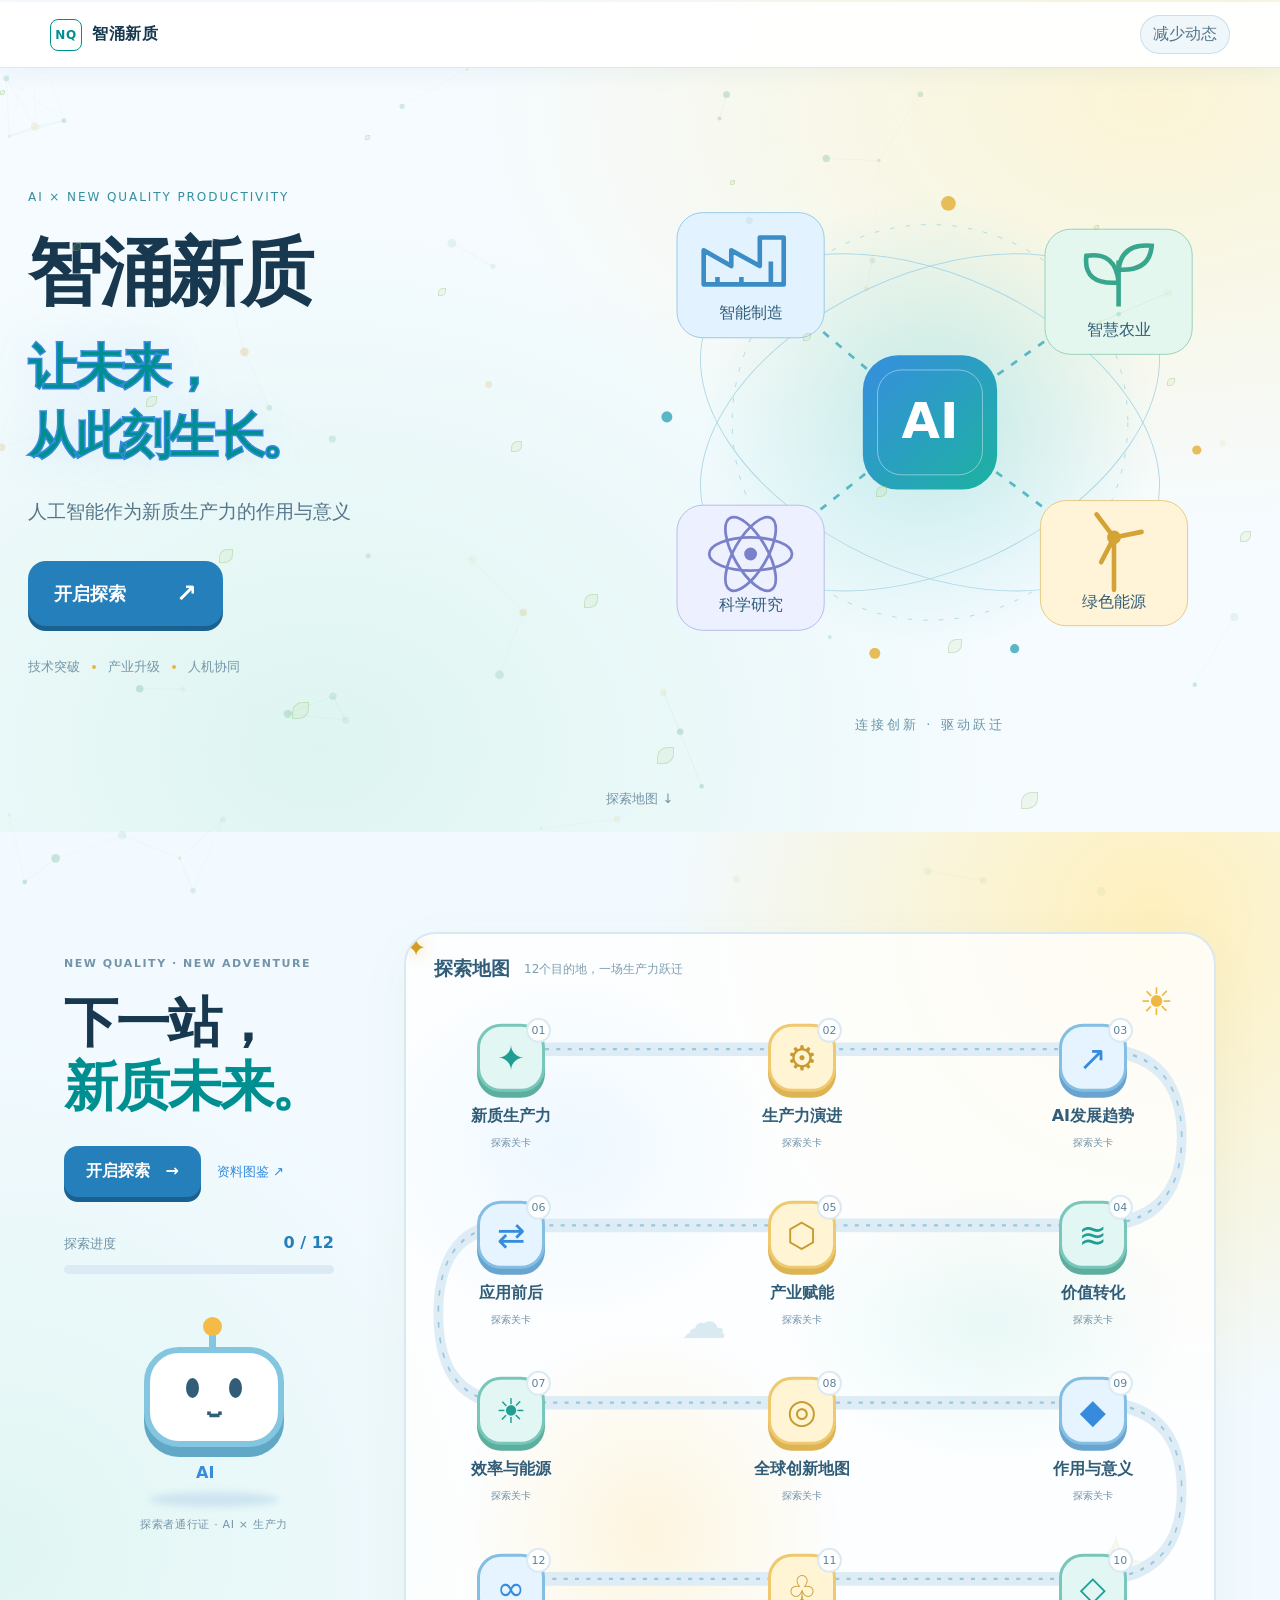
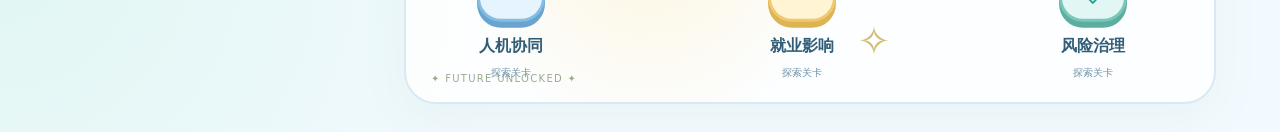
==== commit c6ff5eee: "Add bright AI productivity cover" ====
--- a/index.html
+++ b/index.html
@@ -8,5 +8,5 @@
   <title>探索地图｜智涌新质</title>
   <link rel="icon" type="image/svg+xml" href="data:image/svg+xml,%3Csvg xmlns='http://www.w3.org/2000/svg' viewBox='0 0 64 64'%3E%3Crect width='64' height='64' rx='14' fill='%2306101f'/%3E%3Cpath d='M14 43 26 19l8 14 6-10 10 20' fill='none' stroke='%2359e6d2' stroke-width='5' stroke-linecap='round' stroke-linejoin='round'/%3E%3Ccircle cx='26' cy='19' r='4' fill='%237ca7ff'/%3E%3C/svg%3E" />
   <link rel="stylesheet" href="./styles.css" />
-<link rel="stylesheet" href="./sunny-theme.css" /></head>
-<body class="hub-page"><div class="scroll-progress"><span id="progressBar"></span></div><header class="topbar"><a class="brand" href="./index.html"> <span class="brand-mark">NQ</span>智涌新质</a><a class="home-link" href="./index.html">← 返回总览</a><button class="motion-toggle" id="motionToggle" type="button">减少动态</button></header><main><section class="quest-home"><div class="quest-intro"><span class="quest-eyebrow">NEW QUALITY · NEW ADVENTURE</span><h1>下一站，<br><em>新质未来。</em></h1><div class="quest-actions"><a id="continueQuest" class="quest-start" href="./definition.html">开启探索 <span>→</span></a><a class="quest-source" href="./sources.html">资料图鉴 ↗</a></div><div class="quest-progress"><span>探索进度</span><b id="questCount">0 / 12</b><div><i id="questFill"></i></div></div><div class="quest-mascot" aria-hidden="true"><div class="bot-antenna"></div><div class="bot-face"><i></i><i></i><b>⌣</b></div><span>AI</span><div class="bot-shadow"></div></div><span class="quest-stamp">探索者通行证 · AI × 生产力</span></div><div class="quest-map"><div class="map-heading"><span>探索地图</span><b>12个目的地，一场生产力跃迁</b></div><svg class="quest-route" viewBox="0 0 1000 680" preserveAspectRatio="none" aria-hidden="true"><path class="route-base" d="M130 102 H850 Q960 102 960 180 Q960 258 850 258 H130 Q40 258 40 336 Q40 415 130 415 H850 Q960 415 960 493 Q960 571 850 571 H130"/><path class="route-dash" d="M130 102 H850 Q960 102 960 180 Q960 258 850 258 H130 Q40 258 40 336 Q40 415 130 415 H850 Q960 415 960 493 Q960 571 850 571 H130"/></svg><span class="map-decoration sun">☀</span><span class="map-decoration cloud">☁</span><span class="map-decoration sparkle">✧</span><a class="quest-node" data-level="definition" href="./definition.html" style="--x:13%;--y:15%"><span class="quest-orb">✦<small>01</small></span><h2>新质生产力</h2><span class="level-state">探索关卡</span></a><a class="quest-node" data-level="evolution" href="./evolution.html" style="--x:49%;--y:15%"><span class="quest-orb">⚙<small>02</small></span><h2>生产力演进</h2><span class="level-state">探索关卡</span></a><a class="quest-node" data-level="adoption" href="./adoption.html" style="--x:85%;--y:15%"><span class="quest-orb">↗<small>03</small></span><h2>AI发展趋势</h2><span class="level-state">探索关卡</span></a><a class="quest-node" data-level="mechanism" href="./mechanism.html" style="--x:85%;--y:38%"><span class="quest-orb">≋<small>04</small></span><h2>价值转化</h2><span class="level-state">探索关卡</span></a><a class="quest-node" data-level="industry" href="./industry.html" style="--x:49%;--y:38%"><span class="quest-orb">⬡<small>05</small></span><h2>产业赋能</h2><span class="level-state">探索关卡</span></a><a class="quest-node" data-level="evidence" href="./evidence.html" style="--x:13%;--y:38%"><span class="quest-orb">⇄<small>06</small></span><h2>应用前后</h2><span class="level-state">探索关卡</span></a><a class="quest-node" data-level="impact" href="./impact.html" style="--x:13%;--y:61%"><span class="quest-orb">☀<small>07</small></span><h2>效率与能源</h2><span class="level-state">探索关卡</span></a><a class="quest-node" data-level="innovation" href="./innovation.html" style="--x:49%;--y:61%"><span class="quest-orb">◎<small>08</small></span><h2>全球创新地图</h2><span class="level-state">探索关卡</span></a><a class="quest-node" data-level="meaning" href="./meaning.html" style="--x:85%;--y:61%"><span class="quest-orb">◆<small>09</small></span><h2>作用与意义</h2><span class="level-state">探索关卡</span></a><a class="quest-node" data-level="governance" href="./governance.html" style="--x:85%;--y:84%"><span class="quest-orb">◇<small>10</small></span><h2>风险治理</h2><span class="level-state">探索关卡</span></a><a class="quest-node" data-level="jobs" href="./jobs.html" style="--x:49%;--y:84%"><span class="quest-orb">♧<small>11</small></span><h2>就业影响</h2><span class="level-state">探索关卡</span></a><a class="quest-node" data-level="future" href="./future.html" style="--x:13%;--y:84%"><span class="quest-orb">∞<small>12</small></span><h2>人机协同</h2><span class="level-state">探索关卡</span></a><span class="map-finish">✦ FUTURE UNLOCKED ✦</span></div></section></main><script src="./app.js"></script><script src="./quest.js"></script><script src="./labs.js"></script><script src="./chart-gallery.js"></script><script src="./motion.js"></script></body></html>+<link rel="stylesheet" href="./sunny-theme.css" /><link rel="stylesheet" href="./cover.css" /></head>
+<body class="hub-page"><div class="scroll-progress"><span id="progressBar"></span></div><header class="topbar"><a class="brand" href="./index.html"> <span class="brand-mark">NQ</span>智涌新质</a><a class="home-link" href="./index.html">← 返回总览</a><button class="motion-toggle" id="motionToggle" type="button">减少动态</button></header><main><section class="nq-cover" aria-labelledby="coverTitle"><div class="cover-copy"><span class="cover-tag">AI × NEW QUALITY PRODUCTIVITY</span><h1 id="coverTitle">智涌新质<span>让未来，<br>从此刻生长。</span></h1><p>人工智能作为新质生产力的作用与意义</p><a class="cover-enter" href="#explore">开启探索 <span>↗</span></a><div class="cover-keywords"><span>技术突破</span><i></i><span>产业升级</span><i></i><span>人机协同</span></div></div><div class="cover-world"><svg viewBox="0 0 700 640" role="img" aria-label="人工智能连接智能制造、智慧农业、科学研究与绿色能源"><defs><linearGradient id="coverCore" x2="1" y2="1"><stop stop-color="#378edf"/><stop offset="1" stop-color="#1cb2a0"/></linearGradient><radialGradient id="coverGlow"><stop stop-color="#9edfdc" stop-opacity=".6"/><stop offset="1" stop-color="#9edfdc" stop-opacity="0"/></radialGradient></defs><circle cx="350" cy="320" r="245" fill="url(#coverGlow)"/><g fill="none" stroke="#add8e7"><ellipse cx="350" cy="320" rx="265" ry="160" transform="rotate(-25 350 320)"/><ellipse cx="350" cy="320" rx="265" ry="160" transform="rotate(25 350 320)"/><circle cx="350" cy="320" r="215" stroke-dasharray="5 12"/></g><g class="cover-links" fill="none" stroke="#5bb7c6" stroke-width="3" stroke-dasharray="8 10"><path d="M350 320L155 155M350 320L555 175M350 320L155 475M350 320L550 470"/></g><g class="cover-core"><rect x="277" y="247" width="146" height="146" rx="38" fill="url(#coverCore)"/><rect x="293" y="263" width="114" height="114" rx="26" fill="none" stroke="white" stroke-opacity=".45"/><text x="350" y="337" text-anchor="middle" fill="white" font-size="54" font-weight="800">AI</text></g><g class="cover-island island-a"><rect x="75" y="92" width="160" height="136" rx="28" fill="#e2f2ff" stroke="#93c7e8"/><g fill="none" stroke="#3c8cc5" stroke-width="5" stroke-linejoin="round"><path d="M104 170V133L134 150V133L165 150V119H191V170Z"/><path d="M119 162V169M145 162V169M177 145V169"/></g><text x="155" y="206" text-anchor="middle" fill="#315d78" font-size="17">智能制造</text></g><g class="cover-island island-b"><rect x="475" y="110" width="160" height="136" rx="28" fill="#e3f7ee" stroke="#93cfb6"/><g fill="none" stroke="#38a68c" stroke-width="5"><path d="M555 194V144M555 168Q516 171 520 139Q552 134 555 168M555 154Q589 156 591 128Q558 125 555 154"/></g><text x="555" y="225" text-anchor="middle" fill="#315d78" font-size="17">智慧农业</text></g><g class="cover-island island-c"><rect x="75" y="410" width="160" height="136" rx="28" fill="#edf0ff" stroke="#b5b8e7"/><g fill="none" stroke="#7b81c9" stroke-width="3"><ellipse cx="155" cy="463" rx="45" ry="18"/><ellipse cx="155" cy="463" rx="45" ry="18" transform="rotate(60 155 463)"/><ellipse cx="155" cy="463" rx="45" ry="18" transform="rotate(-60 155 463)"/></g><circle cx="155" cy="463" r="7" fill="#7b81c9"/><text x="155" y="524" text-anchor="middle" fill="#315d78" font-size="17">科学研究</text></g><g class="cover-island island-d"><rect x="470" y="405" width="160" height="136" rx="28" fill="#fff4d7" stroke="#e4c87b"/><g fill="none" stroke="#d4a336" stroke-width="5" stroke-linecap="round"><path d="M550 502V445M550 445L531 420M550 445L580 439M550 445L536 472"/><circle cx="550" cy="445" r="5" fill="#d4a336"/></g><text x="550" y="521" text-anchor="middle" fill="#315d78" font-size="17">绿色能源</text></g><g fill="#e7bd5a"><circle cx="370" cy="82" r="8"/><circle cx="640" cy="350" r="5"/><circle cx="290" cy="571" r="6"/></g><g fill="#5bb7c6"><circle cx="64" cy="314" r="6"/><circle cx="442" cy="566" r="5"/></g></svg><span class="cover-world-caption">连接创新 · 驱动跃迁</span></div><a class="cover-scroll" href="#explore" aria-label="进入探索地图">探索地图 ↓</a></section><section class="quest-home" id="explore"><div class="quest-intro"><span class="quest-eyebrow">NEW QUALITY · NEW ADVENTURE</span><h1>下一站，<br><em>新质未来。</em></h1><div class="quest-actions"><a id="continueQuest" class="quest-start" href="./definition.html">开启探索 <span>→</span></a><a class="quest-source" href="./sources.html">资料图鉴 ↗</a></div><div class="quest-progress"><span>探索进度</span><b id="questCount">0 / 12</b><div><i id="questFill"></i></div></div><div class="quest-mascot" aria-hidden="true"><div class="bot-antenna"></div><div class="bot-face"><i></i><i></i><b>⌣</b></div><span>AI</span><div class="bot-shadow"></div></div><span class="quest-stamp">探索者通行证 · AI × 生产力</span></div><div class="quest-map"><div class="map-heading"><span>探索地图</span><b>12个目的地，一场生产力跃迁</b></div><svg class="quest-route" viewBox="0 0 1000 680" preserveAspectRatio="none" aria-hidden="true"><path class="route-base" d="M130 102 H850 Q960 102 960 180 Q960 258 850 258 H130 Q40 258 40 336 Q40 415 130 415 H850 Q960 415 960 493 Q960 571 850 571 H130"/><path class="route-dash" d="M130 102 H850 Q960 102 960 180 Q960 258 850 258 H130 Q40 258 40 336 Q40 415 130 415 H850 Q960 415 960 493 Q960 571 850 571 H130"/></svg><span class="map-decoration sun">☀</span><span class="map-decoration cloud">☁</span><span class="map-decoration sparkle">✧</span><a class="quest-node" data-level="definition" href="./definition.html" style="--x:13%;--y:15%"><span class="quest-orb">✦<small>01</small></span><h2>新质生产力</h2><span class="level-state">探索关卡</span></a><a class="quest-node" data-level="evolution" href="./evolution.html" style="--x:49%;--y:15%"><span class="quest-orb">⚙<small>02</small></span><h2>生产力演进</h2><span class="level-state">探索关卡</span></a><a class="quest-node" data-level="adoption" href="./adoption.html" style="--x:85%;--y:15%"><span class="quest-orb">↗<small>03</small></span><h2>AI发展趋势</h2><span class="level-state">探索关卡</span></a><a class="quest-node" data-level="mechanism" href="./mechanism.html" style="--x:85%;--y:38%"><span class="quest-orb">≋<small>04</small></span><h2>价值转化</h2><span class="level-state">探索关卡</span></a><a class="quest-node" data-level="industry" href="./industry.html" style="--x:49%;--y:38%"><span class="quest-orb">⬡<small>05</small></span><h2>产业赋能</h2><span class="level-state">探索关卡</span></a><a class="quest-node" data-level="evidence" href="./evidence.html" style="--x:13%;--y:38%"><span class="quest-orb">⇄<small>06</small></span><h2>应用前后</h2><span class="level-state">探索关卡</span></a><a class="quest-node" data-level="impact" href="./impact.html" style="--x:13%;--y:61%"><span class="quest-orb">☀<small>07</small></span><h2>效率与能源</h2><span class="level-state">探索关卡</span></a><a class="quest-node" data-level="innovation" href="./innovation.html" style="--x:49%;--y:61%"><span class="quest-orb">◎<small>08</small></span><h2>全球创新地图</h2><span class="level-state">探索关卡</span></a><a class="quest-node" data-level="meaning" href="./meaning.html" style="--x:85%;--y:61%"><span class="quest-orb">◆<small>09</small></span><h2>作用与意义</h2><span class="level-state">探索关卡</span></a><a class="quest-node" data-level="governance" href="./governance.html" style="--x:85%;--y:84%"><span class="quest-orb">◇<small>10</small></span><h2>风险治理</h2><span class="level-state">探索关卡</span></a><a class="quest-node" data-level="jobs" href="./jobs.html" style="--x:49%;--y:84%"><span class="quest-orb">♧<small>11</small></span><h2>就业影响</h2><span class="level-state">探索关卡</span></a><a class="quest-node" data-level="future" href="./future.html" style="--x:13%;--y:84%"><span class="quest-orb">∞<small>12</small></span><h2>人机协同</h2><span class="level-state">探索关卡</span></a><span class="map-finish">✦ FUTURE UNLOCKED ✦</span></div></section></main><script src="./app.js"></script><script src="./quest.js"></script><script src="./labs.js"></script><script src="./chart-gallery.js"></script><script src="./motion.js"></script></body></html>
--- a/cover.css
+++ b/cover.css
@@ -0,0 +1,2 @@
+.nq-cover{position:relative;min-height:calc(100svh - 68px);padding:100px max(28px,calc((100vw - 1240px)/2)) 70px;display:grid;grid-template-columns:1fr 1.15fr;align-items:center;gap:20px;overflow:hidden;background:radial-gradient(ellipse at 90% 12%,#fff0ba99,transparent 42%),radial-gradient(ellipse at 25% 90%,#cef1e799,transparent 50%),#f5fbff}
+.cover-copy{position:relative;z-index:2}.cover-tag{font-size:12px;letter-spacing:.16em;color:#348f9e}.cover-copy h1{font-size:clamp(48px,5.8vw,82px);letter-spacing:-.045em;line-height:1.12;color:#17384e;margin:26px 0}.cover-copy h1>span{display:block;font-size:.68em;line-height:1.35;margin-top:20px;color:#008f91}.cover-copy p{font-size:clamp(16px,1.5vw,20px);color:#56768a;line-height:1.7;margin:24px 0 32px}.cover-enter{display:inline-flex;align-items:center;gap:50px;background:#247fba;color:#fff;padding:18px 26px;border-radius:18px;font-size:18px;font-weight:700;box-shadow:0 5px 0 #1b6190;text-decoration:none;transition:transform .2s,box-shadow .2s}.cover-enter:hover{transform:translateY(-4px);box-shadow:0 9px 0 #1b6190}.cover-enter span{font-size:25px}.cover-keywords{display:flex;align-items:center;gap:12px;margin-top:32px;color:#7496a7;font-size:13px}.cover-keywords i{width:4px;height:4px;border-radius:50%;background:#e5b648}.cover-world{position:relative;min-width:0}.cover-world svg{width:100%;display:block;overflow:visible}.cover-world-caption{display:block;text-align:center;letter-spacing:.24em;font-size:13px;color:#6a97a7}.cover-scroll{position:absolute;bottom:24px;left:50%;transform:translateX(-50%);font-size:13px;color:#7496a7;text-decoration:none}#explore{scroll-margin-top:68px}.cover-island{animation:cover-float 6s ease-in-out infinite}.island-b{animation-delay:-1.5s}.island-c{animation-delay:-3s}.island-d{animation-delay:-4.5s}.cover-core{transform-origin:350px 320px;animation:cover-pulse 4s ease-in-out infinite}.cover-links{animation:cover-data 12s linear infinite}@keyframes cover-float{50%{transform:translateY(-12px)}}@keyframes cover-pulse{50%{transform:scale(1.045)}}@keyframes cover-data{to{stroke-dashoffset:-180}}@media(max-width:760px){.nq-cover{grid-template-columns:1fr;padding-top:100px;text-align:center;gap:10px}.cover-copy h1{font-size:48px}.cover-copy h1>span{font-size:32px}.cover-keywords{justify-content:center}.cover-world{max-width:440px;margin:0 auto}.cover-scroll{bottom:15px}}@media(prefers-reduced-motion:reduce){.cover-island,.cover-core,.cover-links{animation:none}}body.reduce-motion .cover-island,body.reduce-motion .cover-core,body.reduce-motion .cover-links{animation:none}
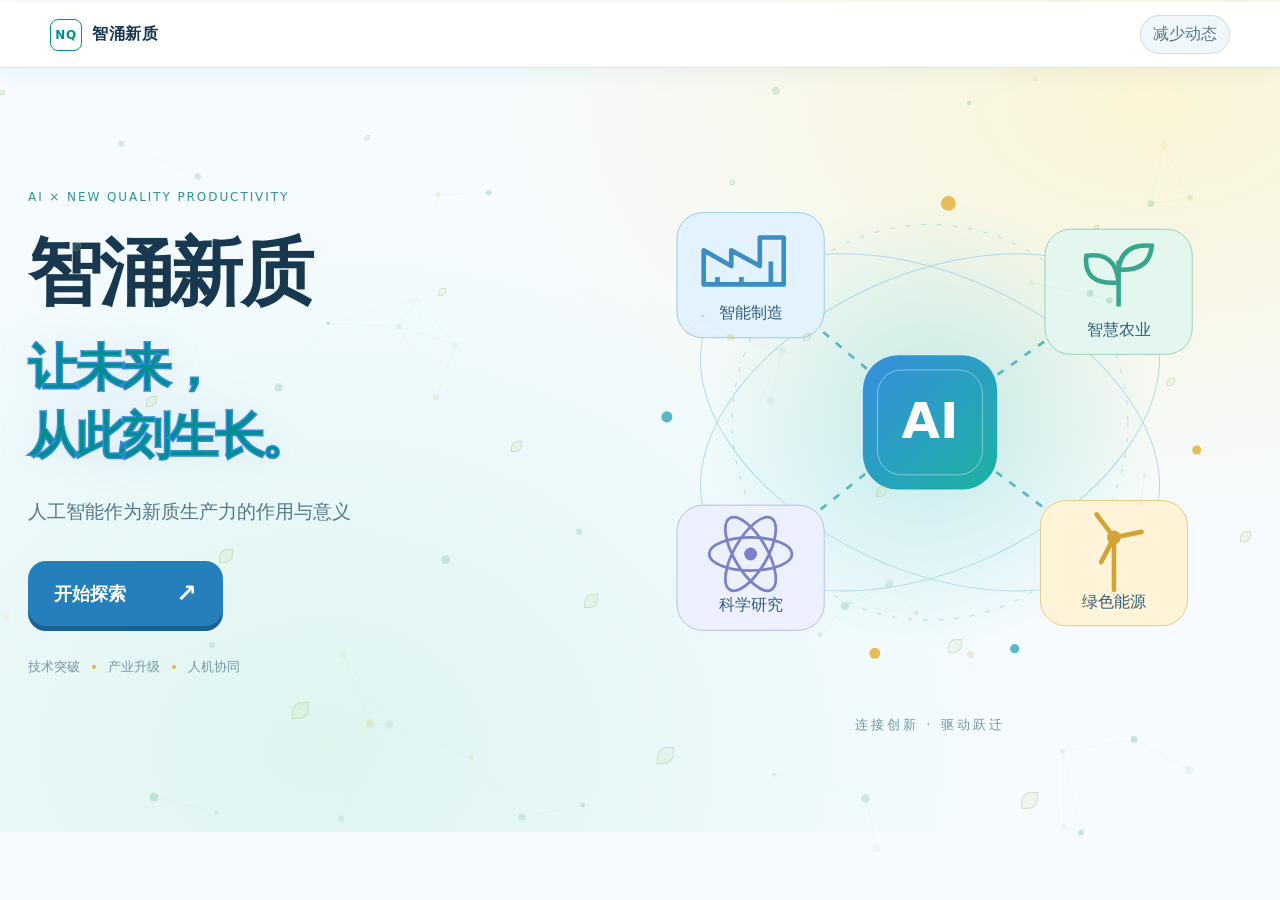
==== commit af4a711c: "Separate cover and exploration map pages" ====
--- a/index.html
+++ b/index.html
@@ -5,8 +5,8 @@
   <meta name="viewport" content="width=device-width, initial-scale=1.0" />
   <meta name="description" content="用交互式数据可视化理解人工智能作为新质生产力的作用机制、现实成效与治理边界。" />
   <meta name="theme-color" content="#06101f" />
-  <title>探索地图｜智涌新质</title>
+  <title>人工智能与新质生产力｜智涌新质</title>
   <link rel="icon" type="image/svg+xml" href="data:image/svg+xml,%3Csvg xmlns='http://www.w3.org/2000/svg' viewBox='0 0 64 64'%3E%3Crect width='64' height='64' rx='14' fill='%2306101f'/%3E%3Cpath d='M14 43 26 19l8 14 6-10 10 20' fill='none' stroke='%2359e6d2' stroke-width='5' stroke-linecap='round' stroke-linejoin='round'/%3E%3Ccircle cx='26' cy='19' r='4' fill='%237ca7ff'/%3E%3C/svg%3E" />
   <link rel="stylesheet" href="./styles.css" />
 <link rel="stylesheet" href="./sunny-theme.css" /><link rel="stylesheet" href="./cover.css" /></head>
-<body class="hub-page"><div class="scroll-progress"><span id="progressBar"></span></div><header class="topbar"><a class="brand" href="./index.html"> <span class="brand-mark">NQ</span>智涌新质</a><a class="home-link" href="./index.html">← 返回总览</a><button class="motion-toggle" id="motionToggle" type="button">减少动态</button></header><main><section class="nq-cover" aria-labelledby="coverTitle"><div class="cover-copy"><span class="cover-tag">AI × NEW QUALITY PRODUCTIVITY</span><h1 id="coverTitle">智涌新质<span>让未来，<br>从此刻生长。</span></h1><p>人工智能作为新质生产力的作用与意义</p><a class="cover-enter" href="#explore">开启探索 <span>↗</span></a><div class="cover-keywords"><span>技术突破</span><i></i><span>产业升级</span><i></i><span>人机协同</span></div></div><div class="cover-world"><svg viewBox="0 0 700 640" role="img" aria-label="人工智能连接智能制造、智慧农业、科学研究与绿色能源"><defs><linearGradient id="coverCore" x2="1" y2="1"><stop stop-color="#378edf"/><stop offset="1" stop-color="#1cb2a0"/></linearGradient><radialGradient id="coverGlow"><stop stop-color="#9edfdc" stop-opacity=".6"/><stop offset="1" stop-color="#9edfdc" stop-opacity="0"/></radialGradient></defs><circle cx="350" cy="320" r="245" fill="url(#coverGlow)"/><g fill="none" stroke="#add8e7"><ellipse cx="350" cy="320" rx="265" ry="160" transform="rotate(-25 350 320)"/><ellipse cx="350" cy="320" rx="265" ry="160" transform="rotate(25 350 320)"/><circle cx="350" cy="320" r="215" stroke-dasharray="5 12"/></g><g class="cover-links" fill="none" stroke="#5bb7c6" stroke-width="3" stroke-dasharray="8 10"><path d="M350 320L155 155M350 320L555 175M350 320L155 475M350 320L550 470"/></g><g class="cover-core"><rect x="277" y="247" width="146" height="146" rx="38" fill="url(#coverCore)"/><rect x="293" y="263" width="114" height="114" rx="26" fill="none" stroke="white" stroke-opacity=".45"/><text x="350" y="337" text-anchor="middle" fill="white" font-size="54" font-weight="800">AI</text></g><g class="cover-island island-a"><rect x="75" y="92" width="160" height="136" rx="28" fill="#e2f2ff" stroke="#93c7e8"/><g fill="none" stroke="#3c8cc5" stroke-width="5" stroke-linejoin="round"><path d="M104 170V133L134 150V133L165 150V119H191V170Z"/><path d="M119 162V169M145 162V169M177 145V169"/></g><text x="155" y="206" text-anchor="middle" fill="#315d78" font-size="17">智能制造</text></g><g class="cover-island island-b"><rect x="475" y="110" width="160" height="136" rx="28" fill="#e3f7ee" stroke="#93cfb6"/><g fill="none" stroke="#38a68c" stroke-width="5"><path d="M555 194V144M555 168Q516 171 520 139Q552 134 555 168M555 154Q589 156 591 128Q558 125 555 154"/></g><text x="555" y="225" text-anchor="middle" fill="#315d78" font-size="17">智慧农业</text></g><g class="cover-island island-c"><rect x="75" y="410" width="160" height="136" rx="28" fill="#edf0ff" stroke="#b5b8e7"/><g fill="none" stroke="#7b81c9" stroke-width="3"><ellipse cx="155" cy="463" rx="45" ry="18"/><ellipse cx="155" cy="463" rx="45" ry="18" transform="rotate(60 155 463)"/><ellipse cx="155" cy="463" rx="45" ry="18" transform="rotate(-60 155 463)"/></g><circle cx="155" cy="463" r="7" fill="#7b81c9"/><text x="155" y="524" text-anchor="middle" fill="#315d78" font-size="17">科学研究</text></g><g class="cover-island island-d"><rect x="470" y="405" width="160" height="136" rx="28" fill="#fff4d7" stroke="#e4c87b"/><g fill="none" stroke="#d4a336" stroke-width="5" stroke-linecap="round"><path d="M550 502V445M550 445L531 420M550 445L580 439M550 445L536 472"/><circle cx="550" cy="445" r="5" fill="#d4a336"/></g><text x="550" y="521" text-anchor="middle" fill="#315d78" font-size="17">绿色能源</text></g><g fill="#e7bd5a"><circle cx="370" cy="82" r="8"/><circle cx="640" cy="350" r="5"/><circle cx="290" cy="571" r="6"/></g><g fill="#5bb7c6"><circle cx="64" cy="314" r="6"/><circle cx="442" cy="566" r="5"/></g></svg><span class="cover-world-caption">连接创新 · 驱动跃迁</span></div><a class="cover-scroll" href="#explore" aria-label="进入探索地图">探索地图 ↓</a></section><section class="quest-home" id="explore"><div class="quest-intro"><span class="quest-eyebrow">NEW QUALITY · NEW ADVENTURE</span><h1>下一站，<br><em>新质未来。</em></h1><div class="quest-actions"><a id="continueQuest" class="quest-start" href="./definition.html">开启探索 <span>→</span></a><a class="quest-source" href="./sources.html">资料图鉴 ↗</a></div><div class="quest-progress"><span>探索进度</span><b id="questCount">0 / 12</b><div><i id="questFill"></i></div></div><div class="quest-mascot" aria-hidden="true"><div class="bot-antenna"></div><div class="bot-face"><i></i><i></i><b>⌣</b></div><span>AI</span><div class="bot-shadow"></div></div><span class="quest-stamp">探索者通行证 · AI × 生产力</span></div><div class="quest-map"><div class="map-heading"><span>探索地图</span><b>12个目的地，一场生产力跃迁</b></div><svg class="quest-route" viewBox="0 0 1000 680" preserveAspectRatio="none" aria-hidden="true"><path class="route-base" d="M130 102 H850 Q960 102 960 180 Q960 258 850 258 H130 Q40 258 40 336 Q40 415 130 415 H850 Q960 415 960 493 Q960 571 850 571 H130"/><path class="route-dash" d="M130 102 H850 Q960 102 960 180 Q960 258 850 258 H130 Q40 258 40 336 Q40 415 130 415 H850 Q960 415 960 493 Q960 571 850 571 H130"/></svg><span class="map-decoration sun">☀</span><span class="map-decoration cloud">☁</span><span class="map-decoration sparkle">✧</span><a class="quest-node" data-level="definition" href="./definition.html" style="--x:13%;--y:15%"><span class="quest-orb">✦<small>01</small></span><h2>新质生产力</h2><span class="level-state">探索关卡</span></a><a class="quest-node" data-level="evolution" href="./evolution.html" style="--x:49%;--y:15%"><span class="quest-orb">⚙<small>02</small></span><h2>生产力演进</h2><span class="level-state">探索关卡</span></a><a class="quest-node" data-level="adoption" href="./adoption.html" style="--x:85%;--y:15%"><span class="quest-orb">↗<small>03</small></span><h2>AI发展趋势</h2><span class="level-state">探索关卡</span></a><a class="quest-node" data-level="mechanism" href="./mechanism.html" style="--x:85%;--y:38%"><span class="quest-orb">≋<small>04</small></span><h2>价值转化</h2><span class="level-state">探索关卡</span></a><a class="quest-node" data-level="industry" href="./industry.html" style="--x:49%;--y:38%"><span class="quest-orb">⬡<small>05</small></span><h2>产业赋能</h2><span class="level-state">探索关卡</span></a><a class="quest-node" data-level="evidence" href="./evidence.html" style="--x:13%;--y:38%"><span class="quest-orb">⇄<small>06</small></span><h2>应用前后</h2><span class="level-state">探索关卡</span></a><a class="quest-node" data-level="impact" href="./impact.html" style="--x:13%;--y:61%"><span class="quest-orb">☀<small>07</small></span><h2>效率与能源</h2><span class="level-state">探索关卡</span></a><a class="quest-node" data-level="innovation" href="./innovation.html" style="--x:49%;--y:61%"><span class="quest-orb">◎<small>08</small></span><h2>全球创新地图</h2><span class="level-state">探索关卡</span></a><a class="quest-node" data-level="meaning" href="./meaning.html" style="--x:85%;--y:61%"><span class="quest-orb">◆<small>09</small></span><h2>作用与意义</h2><span class="level-state">探索关卡</span></a><a class="quest-node" data-level="governance" href="./governance.html" style="--x:85%;--y:84%"><span class="quest-orb">◇<small>10</small></span><h2>风险治理</h2><span class="level-state">探索关卡</span></a><a class="quest-node" data-level="jobs" href="./jobs.html" style="--x:49%;--y:84%"><span class="quest-orb">♧<small>11</small></span><h2>就业影响</h2><span class="level-state">探索关卡</span></a><a class="quest-node" data-level="future" href="./future.html" style="--x:13%;--y:84%"><span class="quest-orb">∞<small>12</small></span><h2>人机协同</h2><span class="level-state">探索关卡</span></a><span class="map-finish">✦ FUTURE UNLOCKED ✦</span></div></section></main><script src="./app.js"></script><script src="./quest.js"></script><script src="./labs.js"></script><script src="./chart-gallery.js"></script><script src="./motion.js"></script></body></html>+<body class="hub-page"><div class="scroll-progress"><span id="progressBar"></span></div><header class="topbar"><a class="brand" href="./index.html"> <span class="brand-mark">NQ</span>智涌新质</a><a class="home-link" href="./index.html">← 返回总览</a><button class="motion-toggle" id="motionToggle" type="button">减少动态</button></header><main><section class="nq-cover" aria-labelledby="coverTitle"><div class="cover-copy"><span class="cover-tag">AI × NEW QUALITY PRODUCTIVITY</span><h1 id="coverTitle">智涌新质<span>让未来，<br>从此刻生长。</span></h1><p>人工智能作为新质生产力的作用与意义</p><a class="cover-enter" href="./map.html">开始探索 <span>↗</span></a><div class="cover-keywords"><span>技术突破</span><i></i><span>产业升级</span><i></i><span>人机协同</span></div></div><div class="cover-world"><svg viewBox="0 0 700 640" role="img" aria-label="人工智能连接智能制造、智慧农业、科学研究与绿色能源"><defs><linearGradient id="coverCore" x2="1" y2="1"><stop stop-color="#378edf"/><stop offset="1" stop-color="#1cb2a0"/></linearGradient><radialGradient id="coverGlow"><stop stop-color="#9edfdc" stop-opacity=".6"/><stop offset="1" stop-color="#9edfdc" stop-opacity="0"/></radialGradient></defs><circle cx="350" cy="320" r="245" fill="url(#coverGlow)"/><g fill="none" stroke="#add8e7"><ellipse cx="350" cy="320" rx="265" ry="160" transform="rotate(-25 350 320)"/><ellipse cx="350" cy="320" rx="265" ry="160" transform="rotate(25 350 320)"/><circle cx="350" cy="320" r="215" stroke-dasharray="5 12"/></g><g class="cover-links" fill="none" stroke="#5bb7c6" stroke-width="3" stroke-dasharray="8 10"><path d="M350 320L155 155M350 320L555 175M350 320L155 475M350 320L550 470"/></g><g class="cover-core"><rect x="277" y="247" width="146" height="146" rx="38" fill="url(#coverCore)"/><rect x="293" y="263" width="114" height="114" rx="26" fill="none" stroke="white" stroke-opacity=".45"/><text x="350" y="337" text-anchor="middle" fill="white" font-size="54" font-weight="800">AI</text></g><g class="cover-island island-a"><rect x="75" y="92" width="160" height="136" rx="28" fill="#e2f2ff" stroke="#93c7e8"/><g fill="none" stroke="#3c8cc5" stroke-width="5" stroke-linejoin="round"><path d="M104 170V133L134 150V133L165 150V119H191V170Z"/><path d="M119 162V169M145 162V169M177 145V169"/></g><text x="155" y="206" text-anchor="middle" fill="#315d78" font-size="17">智能制造</text></g><g class="cover-island island-b"><rect x="475" y="110" width="160" height="136" rx="28" fill="#e3f7ee" stroke="#93cfb6"/><g fill="none" stroke="#38a68c" stroke-width="5"><path d="M555 194V144M555 168Q516 171 520 139Q552 134 555 168M555 154Q589 156 591 128Q558 125 555 154"/></g><text x="555" y="225" text-anchor="middle" fill="#315d78" font-size="17">智慧农业</text></g><g class="cover-island island-c"><rect x="75" y="410" width="160" height="136" rx="28" fill="#edf0ff" stroke="#b5b8e7"/><g fill="none" stroke="#7b81c9" stroke-width="3"><ellipse cx="155" cy="463" rx="45" ry="18"/><ellipse cx="155" cy="463" rx="45" ry="18" transform="rotate(60 155 463)"/><ellipse cx="155" cy="463" rx="45" ry="18" transform="rotate(-60 155 463)"/></g><circle cx="155" cy="463" r="7" fill="#7b81c9"/><text x="155" y="524" text-anchor="middle" fill="#315d78" font-size="17">科学研究</text></g><g class="cover-island island-d"><rect x="470" y="405" width="160" height="136" rx="28" fill="#fff4d7" stroke="#e4c87b"/><g fill="none" stroke="#d4a336" stroke-width="5" stroke-linecap="round"><path d="M550 502V445M550 445L531 420M550 445L580 439M550 445L536 472"/><circle cx="550" cy="445" r="5" fill="#d4a336"/></g><text x="550" y="521" text-anchor="middle" fill="#315d78" font-size="17">绿色能源</text></g><g fill="#e7bd5a"><circle cx="370" cy="82" r="8"/><circle cx="640" cy="350" r="5"/><circle cx="290" cy="571" r="6"/></g><g fill="#5bb7c6"><circle cx="64" cy="314" r="6"/><circle cx="442" cy="566" r="5"/></g></svg><span class="cover-world-caption">连接创新 · 驱动跃迁</span></div></section></main><script src="./app.js"></script><script src="./quest.js"></script><script src="./labs.js"></script><script src="./chart-gallery.js"></script><script src="./motion.js"></script></body></html>
